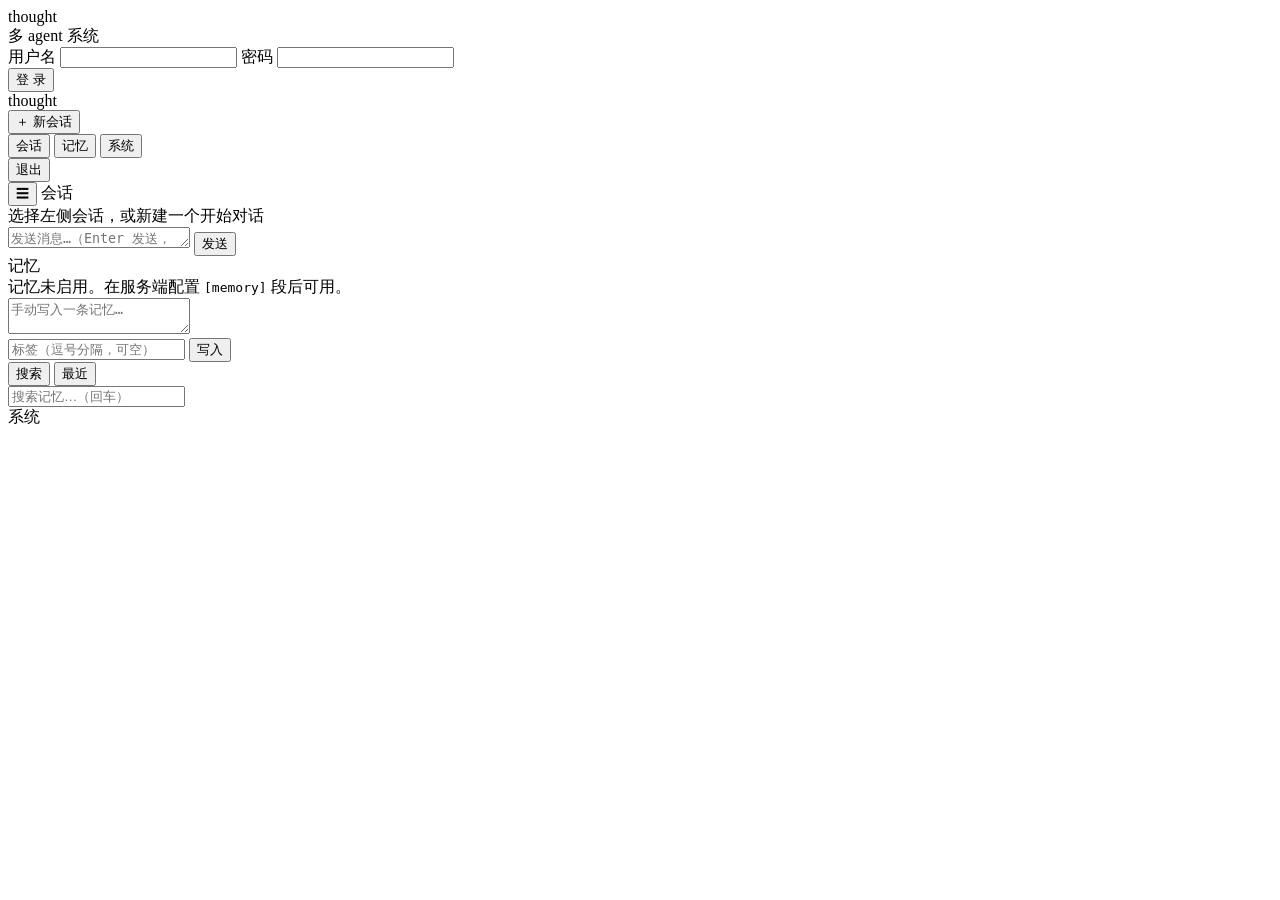
==== web/index.html @ bf244892 "feat(web): 原生 JS 前端，服务器同源托管静态目录 Co-Authored-By: Claude <noreply@anthropic.com>" ====
<!DOCTYPE html>
<html lang="zh-CN">
<head>
<meta charset="UTF-8">
<meta name="viewport" content="width=device-width, initial-scale=1.0">
<title>thought</title>
<link rel="stylesheet" href="/style.css">
<link rel="icon" href="data:,">
</head>
<body>

<!-- 登录视图 -->
<div id="login-view" class="hidden">
  <form id="login-form" class="login-card" autocomplete="off">
    <div class="login-brand">thought</div>
    <div class="login-sub">多 agent 系统</div>
    <label class="field">
      <span>用户名</span>
      <input id="login-username" type="text" required autocomplete="username">
    </label>
    <label class="field">
      <span>密码</span>
      <input id="login-password" type="password" required autocomplete="current-password">
    </label>
    <div id="login-error" class="login-error hidden"></div>
    <button id="login-submit" class="btn-primary" type="submit">登 录</button>
  </form>
</div>

<!-- 应用壳 -->
<div id="app" class="hidden">
  <aside id="sidebar">
    <div class="side-top">
      <div class="brand-row">
        <span class="brand">thought</span>
      </div>
      <button id="btn-new-session" class="btn-primary btn-block">＋ 新会话</button>
      <nav class="side-tabs">
        <button class="tab active" data-view="chat">会话</button>
        <button class="tab" data-view="memory">记忆</button>
        <button class="tab" data-view="system">系统</button>
      </nav>
    </div>
    <div id="session-list" class="session-list"></div>
    <div class="side-foot">
      <div class="user-chip">
        <span class="user-avatar" id="user-avatar"></span>
        <span id="user-name" class="user-name"></span>
        <span id="user-role" class="role-badge"></span>
      </div>
      <button id="btn-logout" class="btn-ghost">退出</button>
    </div>
  </aside>

  <main id="main">
    <!-- 会话视图 -->
    <section id="view-chat" class="view">
      <header class="topbar">
        <button id="btn-sidebar-toggle" class="btn-ghost sidebar-toggle" title="侧栏">☰</button>
        <span id="chat-title" class="chat-title">会话</span>
        <span id="tasks-badge" class="tasks-badge hidden" title="运行中的任务"></span>
        <span class="spacer"></span>
        <span id="conn-dot" class="conn-dot" ></span>
        <span id="conn-text" class="conn-text"></span>
      </header>
      <div id="messages" class="messages">
        <div class="placeholder" id="chat-placeholder">选择左侧会话，或新建一个开始对话</div>
      </div>
      <div class="composer">
        <textarea id="input" rows="1" placeholder="发送消息…（Enter 发送，Shift+Enter 换行）"></textarea>
        <button id="btn-send" class="btn-primary">发送</button>
      </div>
    </section>

    <!-- 记忆视图 -->
    <section id="view-memory" class="view hidden">
      <header class="topbar">
        <span class="chat-title">记忆</span>
      </header>
      <div class="view-body">
        <div id="memory-disabled" class="placeholder hidden">
          记忆未启用。在服务端配置 <code>[memory]</code> 段后可用。
        </div>
        <div id="memory-body">
          <form id="memory-write" class="memory-write">
            <textarea id="memory-content" rows="2" placeholder="手动写入一条记忆…"></textarea>
            <div class="memory-write-row">
              <input id="memory-tags" type="text" placeholder="标签（逗号分隔，可空）">
              <button class="btn-primary" type="submit">写入</button>
            </div>
            <div id="memory-write-msg" class="form-msg hidden"></div>
          </form>
          <div class="memory-tabs">
            <button class="tab active" data-mtab="search">搜索</button>
            <button class="tab" data-mtab="recent">最近</button>
          </div>
          <div id="memory-search-row">
            <input id="memory-q" type="text" placeholder="搜索记忆…（回车）">
          </div>
          <div id="memory-list" class="memory-list"></div>
        </div>
      </div>
    </section>

    <!-- 系统视图 -->
    <section id="view-system" class="view hidden">
      <header class="topbar">
        <span class="chat-title">系统</span>
      </header>
      <div class="view-body" id="system-body"></div>
    </section>
  </main>
</div>

<script type="module" src="/js/app.js"></script>
</body>
</html>
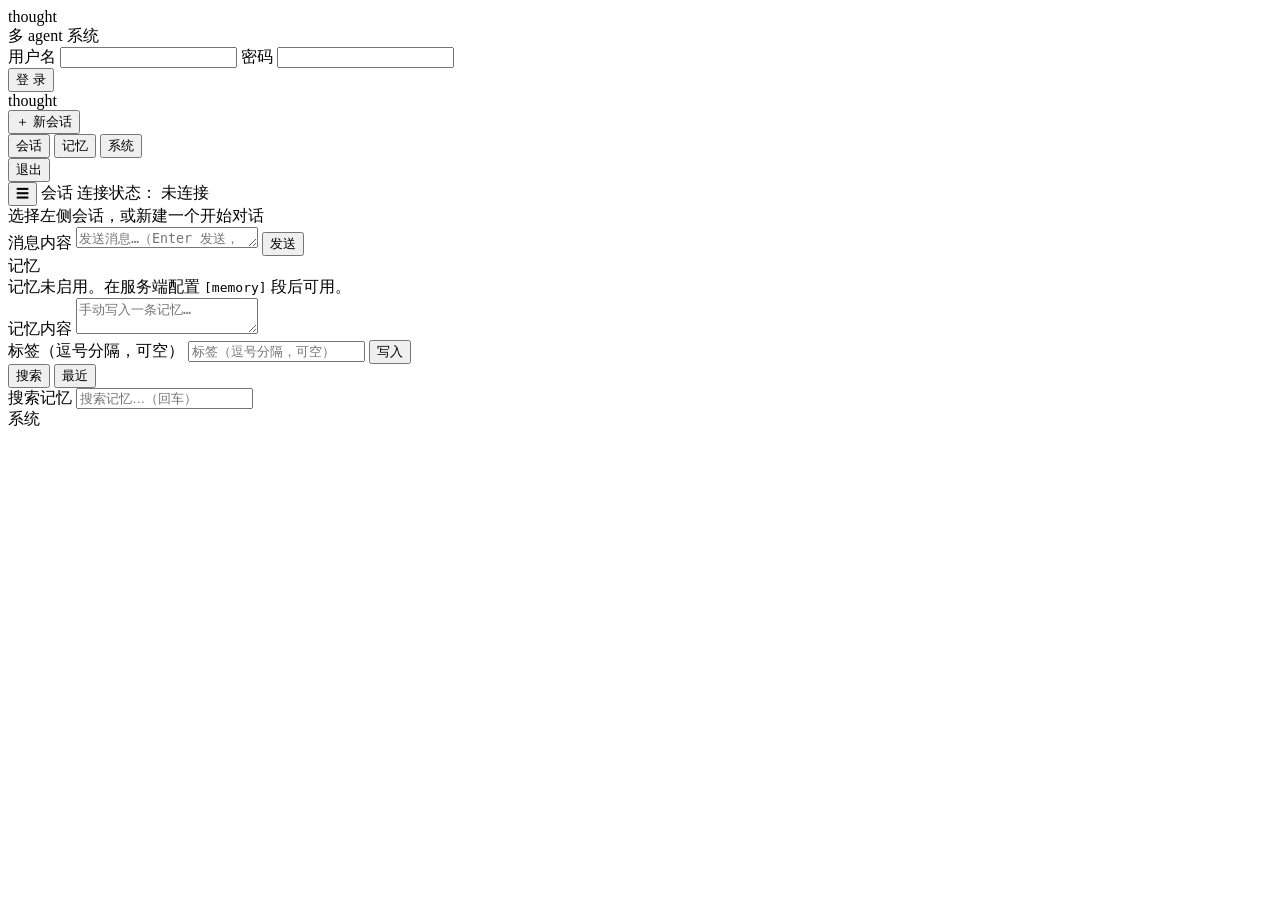
==== commit c8e25150: "refactor: 按职责拆分目录，修复前端审查问题 结构 - model: core/（消息、输出、流式、工具、错误）+ providers/（openai、anthropic、embedding、" ====
--- a/web/index.html
+++ b/web/index.html
@@ -4,7 +4,11 @@
 <meta charset="UTF-8">
 <meta name="viewport" content="width=device-width, initial-scale=1.0">
 <title>thought</title>
-<link rel="stylesheet" href="/style.css">
+<link rel="stylesheet" href="/css/base.css">
+<link rel="stylesheet" href="/css/layout.css">
+<link rel="stylesheet" href="/css/chat.css">
+<link rel="stylesheet" href="/css/markdown.css">
+<link rel="stylesheet" href="/css/views.css">
 <link rel="icon" href="data:,">
 </head>
 <body>
@@ -22,58 +26,65 @@
       <span>密码</span>
       <input id="login-password" type="password" required autocomplete="current-password">
     </label>
-    <div id="login-error" class="login-error hidden"></div>
+    <div id="login-error" class="login-error hidden" role="alert"></div>
     <button id="login-submit" class="btn-primary" type="submit">登 录</button>
   </form>
 </div>
 
 <!-- 应用壳 -->
 <div id="app" class="hidden">
-  <aside id="sidebar">
+  <aside id="sidebar" aria-label="侧栏">
     <div class="side-top">
       <div class="brand-row">
         <span class="brand">thought</span>
       </div>
-      <button id="btn-new-session" class="btn-primary btn-block">＋ 新会话</button>
-      <nav class="side-tabs">
-        <button class="tab active" data-view="chat">会话</button>
-        <button class="tab" data-view="memory">记忆</button>
-        <button class="tab" data-view="system">系统</button>
+      <button id="btn-new-session" class="btn-primary btn-block" type="button">＋ 新会话</button>
+      <nav class="side-tabs" aria-label="视图">
+        <button class="tab active" type="button" data-view="chat" aria-current="page">会话</button>
+        <button class="tab" type="button" data-view="memory">记忆</button>
+        <button class="tab" type="button" data-view="system">系统</button>
       </nav>
     </div>
-    <div id="session-list" class="session-list"></div>
+    <nav id="session-list" class="session-list" aria-label="会话列表"></nav>
     <div class="side-foot">
       <div class="user-chip">
-        <span class="user-avatar" id="user-avatar"></span>
+        <span class="user-avatar" id="user-avatar" aria-hidden="true"></span>
         <span id="user-name" class="user-name"></span>
         <span id="user-role" class="role-badge"></span>
       </div>
-      <button id="btn-logout" class="btn-ghost">退出</button>
+      <button id="btn-logout" class="btn-ghost" type="button">退出</button>
     </div>
   </aside>
 
   <main id="main">
     <!-- 会话视图 -->
-    <section id="view-chat" class="view">
+    <section id="view-chat" class="view" aria-labelledby="chat-title">
       <header class="topbar">
-        <button id="btn-sidebar-toggle" class="btn-ghost sidebar-toggle" title="侧栏">☰</button>
+        <button id="btn-sidebar-toggle" class="btn-ghost sidebar-toggle" type="button" title="侧栏"
+                aria-label="打开/关闭侧栏" aria-controls="sidebar" aria-expanded="false">☰</button>
         <span id="chat-title" class="chat-title">会话</span>
         <span id="tasks-badge" class="tasks-badge hidden" title="运行中的任务"></span>
         <span class="spacer"></span>
-        <span id="conn-dot" class="conn-dot" ></span>
-        <span id="conn-text" class="conn-text"></span>
+        <span class="conn" role="status">
+          <span id="conn-dot" class="conn-dot off" aria-hidden="true"></span>
+          <span class="sr-only">连接状态：</span>
+          <span id="conn-text" class="conn-text">未连接</span>
+        </span>
       </header>
-      <div id="messages" class="messages">
+      <!-- role=log 隐含 polite 播报；流式增量不逐字播报，定型回复走 #sr-announce -->
+      <div id="messages" class="messages" role="log" aria-label="消息" aria-live="off">
         <div class="placeholder" id="chat-placeholder">选择左侧会话，或新建一个开始对话</div>
       </div>
+      <div id="sr-announce" class="sr-only" aria-live="polite" aria-atomic="true"></div>
       <div class="composer">
+        <label for="input" class="sr-only">消息内容</label>
         <textarea id="input" rows="1" placeholder="发送消息…（Enter 发送，Shift+Enter 换行）"></textarea>
-        <button id="btn-send" class="btn-primary">发送</button>
+        <button id="btn-send" class="btn-primary" type="button">发送</button>
       </div>
     </section>
 
     <!-- 记忆视图 -->
-    <section id="view-memory" class="view hidden">
+    <section id="view-memory" class="view hidden" aria-label="记忆">
       <header class="topbar">
         <span class="chat-title">记忆</span>
       </header>
@@ -83,18 +94,21 @@
         </div>
         <div id="memory-body">
           <form id="memory-write" class="memory-write">
+            <label for="memory-content" class="sr-only">记忆内容</label>
             <textarea id="memory-content" rows="2" placeholder="手动写入一条记忆…"></textarea>
             <div class="memory-write-row">
+              <label for="memory-tags" class="sr-only">标签（逗号分隔，可空）</label>
               <input id="memory-tags" type="text" placeholder="标签（逗号分隔，可空）">
               <button class="btn-primary" type="submit">写入</button>
             </div>
-            <div id="memory-write-msg" class="form-msg hidden"></div>
+            <div id="memory-write-msg" class="form-msg hidden" role="status"></div>
           </form>
-          <div class="memory-tabs">
-            <button class="tab active" data-mtab="search">搜索</button>
-            <button class="tab" data-mtab="recent">最近</button>
+          <div class="memory-tabs" role="group" aria-label="记忆列表">
+            <button class="tab active" type="button" data-mtab="search" aria-pressed="true">搜索</button>
+            <button class="tab" type="button" data-mtab="recent" aria-pressed="false">最近</button>
           </div>
           <div id="memory-search-row">
+            <label for="memory-q" class="sr-only">搜索记忆</label>
             <input id="memory-q" type="text" placeholder="搜索记忆…（回车）">
           </div>
           <div id="memory-list" class="memory-list"></div>
@@ -103,7 +117,7 @@
     </section>
 
     <!-- 系统视图 -->
-    <section id="view-system" class="view hidden">
+    <section id="view-system" class="view hidden" aria-label="系统">
       <header class="topbar">
         <span class="chat-title">系统</span>
       </header>
@@ -112,6 +126,9 @@
   </main>
 </div>
 
-<script type="module" src="/js/app.js"></script>
+<!-- 全局提示条 -->
+<div id="toasts" class="toasts"></div>
+
+<script type="module" src="/js/main.js"></script>
 </body>
 </html>
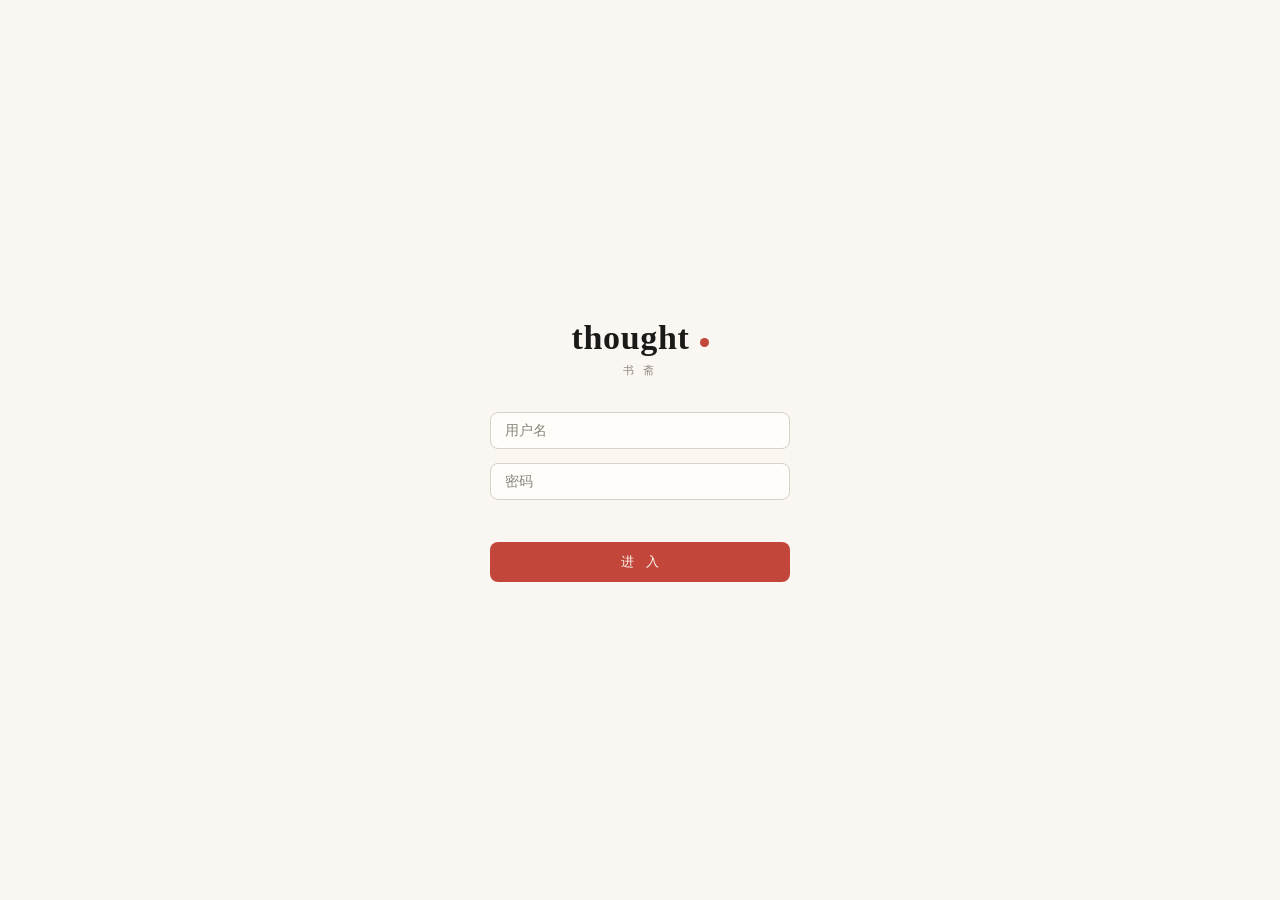
==== commit 57e7e51b: "feat(web): 三页面新前端（对话/任务/设置）与后端接口契约 由前端协作者完成：书斋风对话页、深色任务页、设置页；design/ 下为设计稿与 backend-api.md（任务注册表、配置读" ====
--- a/web/index.html
+++ b/web/index.html
@@ -4,131 +4,372 @@
 <meta charset="UTF-8">
 <meta name="viewport" content="width=device-width, initial-scale=1.0">
 <title>thought</title>
-<link rel="stylesheet" href="/css/base.css">
-<link rel="stylesheet" href="/css/layout.css">
-<link rel="stylesheet" href="/css/chat.css">
-<link rel="stylesheet" href="/css/markdown.css">
-<link rel="stylesheet" href="/css/views.css">
-<link rel="icon" href="data:,">
+<link rel="stylesheet" href="css/base.css">
+<link rel="stylesheet" href="css/home.css">
+<link rel="stylesheet" href="css/tasks.css">
+<link rel="stylesheet" href="css/settings.css">
 </head>
 <body>
 
-<!-- 登录视图 -->
-<div id="login-view" class="hidden">
-  <form id="login-form" class="login-card" autocomplete="off">
-    <div class="login-brand">thought</div>
-    <div class="login-sub">多 agent 系统</div>
-    <label class="field">
-      <span>用户名</span>
-      <input id="login-username" type="text" required autocomplete="username">
-    </label>
-    <label class="field">
-      <span>密码</span>
-      <input id="login-password" type="password" required autocomplete="current-password">
-    </label>
-    <div id="login-error" class="login-error hidden" role="alert"></div>
-    <button id="login-submit" class="btn-primary" type="submit">登 录</button>
+<!-- 登录页：进入应用前的一层（书斋风格） -->
+<div class="login" id="login" hidden>
+  <form class="login-box" id="login-form">
+    <div class="login-brand">
+      <span class="name">thought</span>
+      <span class="seal"></span>
+    </div>
+    <div class="login-sub">书 斋</div>
+    <div class="login-field"><input type="text" id="login-user" autocomplete="username" placeholder="用户名" required></div>
+    <div class="login-field"><input type="password" id="login-pass" autocomplete="current-password" placeholder="密码" required></div>
+    <div class="login-err" id="login-err"></div>
+    <button type="submit" class="login-btn" id="login-btn">进 入</button>
   </form>
 </div>
 
-<!-- 应用壳 -->
-<div id="app" class="hidden">
-  <aside id="sidebar" aria-label="侧栏">
-    <div class="side-top">
-      <div class="brand-row">
-        <span class="brand">thought</span>
-      </div>
-      <button id="btn-new-session" class="btn-primary btn-block" type="button">＋ 新会话</button>
-      <nav class="side-tabs" aria-label="视图">
-        <button class="tab active" type="button" data-view="chat" aria-current="page">会话</button>
-        <button class="tab" type="button" data-view="memory">记忆</button>
-        <button class="tab" type="button" data-view="system">系统</button>
-      </nav>
-    </div>
-    <nav id="session-list" class="session-list" aria-label="会话列表"></nav>
-    <div class="side-foot">
-      <div class="user-chip">
-        <span class="user-avatar" id="user-avatar" aria-hidden="true"></span>
-        <span id="user-name" class="user-name"></span>
-        <span id="user-role" class="role-badge"></span>
-      </div>
-      <button id="btn-logout" class="btn-ghost" type="button">退出</button>
-    </div>
-  </aside>
-
-  <main id="main">
-    <!-- 会话视图 -->
-    <section id="view-chat" class="view" aria-labelledby="chat-title">
-      <header class="topbar">
-        <button id="btn-sidebar-toggle" class="btn-ghost sidebar-toggle" type="button" title="侧栏"
-                aria-label="打开/关闭侧栏" aria-controls="sidebar" aria-expanded="false">☰</button>
-        <span id="chat-title" class="chat-title">会话</span>
-        <span id="tasks-badge" class="tasks-badge hidden" title="运行中的任务"></span>
-        <span class="spacer"></span>
-        <span class="conn" role="status">
-          <span id="conn-dot" class="conn-dot off" aria-hidden="true"></span>
-          <span class="sr-only">连接状态：</span>
-          <span id="conn-text" class="conn-text">未连接</span>
-        </span>
+<div class="app" id="app">
+
+  <!-- 统一深色导航 rail：三个页面共用，切换时保持静止 -->
+  <nav class="rail" id="rail">
+    <span class="rail-ind" id="rail-ind"></span>
+    <div class="rail-item" data-page="home">
+      <svg width="16" height="16" viewBox="0 0 24 24" fill="none" stroke="currentColor" stroke-width="1.6" stroke-linecap="round" stroke-linejoin="round">
+        <path d="M21 11.5a8.5 8.5 0 0 1-8.5 8.5c-1.4 0-2.8-.3-4-.9L3 21l1.9-5.5a8.5 8.5 0 1 1 16.1-4z"/>
+      </svg>
+      对话
+    </div>
+    <div class="rail-item" data-page="tasks">
+      <span class="ping" id="tasks-ping" hidden></span>
+      <svg width="16" height="16" viewBox="0 0 24 24" fill="none" stroke="currentColor" stroke-width="1.6" stroke-linecap="round" stroke-linejoin="round">
+        <path d="M9 6h11M9 12h11M9 18h11"/>
+        <path d="M4 5.5l1.2 1.2L7.5 4.5M4 11.5l1.2 1.2 2.3-2.2M4 17.5l1.2 1.2 2.3-2.2"/>
+      </svg>
+      任务
+    </div>
+    <div class="rail-item" data-page="settings">
+      <svg width="16" height="16" viewBox="0 0 24 24" fill="none" stroke="currentColor" stroke-width="1.6" stroke-linecap="round" stroke-linejoin="round">
+        <path d="M4 8h9M17 8h3M4 16h3M11 16h9"/>
+        <circle cx="15" cy="8" r="2"/>
+        <circle cx="9" cy="16" r="2"/>
+      </svg>
+      设置
+    </div>
+  </nav>
+
+  <!-- 舞台：三个页面堆叠在同一布局里，幕帘只扫过这里 -->
+  <div class="stage" id="stage">
+
+  <!-- ================= 主页 · 对话（浅色书斋） ================= -->
+  <section class="page page-home" data-page="home">
+
+    <!-- 会话侧栏 -->
+    <aside>
+      <div class="brand">
+        <span class="name">thought</span>
+        <span class="seal"></span>
+      </div>
+
+      <div class="side-label">会话<button class="new-session" id="new-session" type="button">+ 新会话</button></div>
+      <nav class="sessions" id="sessions"></nav>
+
+      <div class="side-foot">
+        <div class="side-entry" id="memory-entry">
+          <svg width="15" height="15" viewBox="0 0 24 24" fill="none" stroke="currentColor" stroke-width="1.6">
+            <path d="M4 5a2 2 0 0 1 2-2h12a2 2 0 0 1 2 2v14a2 2 0 0 1-2 2H6a2 2 0 0 1-2-2V5z"/>
+            <path d="M8 8h8M8 12h8M8 16h5"/>
+          </svg>
+          记忆
+          <span class="meta" id="memory-count"></span>
+          <div class="pop" id="memory-pop">
+            <div class="pop-title" id="memory-pop-title">最近记忆</div>
+            <input class="mem-search" id="memory-search" type="text" placeholder="搜索记忆……">
+            <div id="memory-list"></div>
+          </div>
+        </div>
+        <div class="side-user">
+          <span class="avatar" id="user-avatar"></span>
+          <span id="user-name"></span>
+          <button class="logout" id="logout" type="button">退出</button>
+        </div>
+      </div>
+    </aside>
+
+    <!-- 主区 -->
+    <main>
+      <header>
+        <div class="conv-title" id="conv-title">thought<span class="conv-sub" id="conv-sub"></span></div>
       </header>
-      <!-- role=log 隐含 polite 播报；流式增量不逐字播报，定型回复走 #sr-announce -->
-      <div id="messages" class="messages" role="log" aria-label="消息" aria-live="off">
-        <div class="placeholder" id="chat-placeholder">选择左侧会话，或新建一个开始对话</div>
-      </div>
-      <div id="sr-announce" class="sr-only" aria-live="polite" aria-atomic="true"></div>
-      <div class="composer">
-        <label for="input" class="sr-only">消息内容</label>
-        <textarea id="input" rows="1" placeholder="发送消息…（Enter 发送，Shift+Enter 换行）"></textarea>
-        <button id="btn-send" class="btn-primary" type="button">发送</button>
-      </div>
-    </section>
-
-    <!-- 记忆视图 -->
-    <section id="view-memory" class="view hidden" aria-label="记忆">
-      <header class="topbar">
-        <span class="chat-title">记忆</span>
-      </header>
-      <div class="view-body">
-        <div id="memory-disabled" class="placeholder hidden">
-          记忆未启用。在服务端配置 <code>[memory]</code> 段后可用。
-        </div>
-        <div id="memory-body">
-          <form id="memory-write" class="memory-write">
-            <label for="memory-content" class="sr-only">记忆内容</label>
-            <textarea id="memory-content" rows="2" placeholder="手动写入一条记忆…"></textarea>
-            <div class="memory-write-row">
-              <label for="memory-tags" class="sr-only">标签（逗号分隔，可空）</label>
-              <input id="memory-tags" type="text" placeholder="标签（逗号分隔，可空）">
-              <button class="btn-primary" type="submit">写入</button>
-            </div>
-            <div id="memory-write-msg" class="form-msg hidden" role="status"></div>
-          </form>
-          <div class="memory-tabs" role="group" aria-label="记忆列表">
-            <button class="tab active" type="button" data-mtab="search" aria-pressed="true">搜索</button>
-            <button class="tab" type="button" data-mtab="recent" aria-pressed="false">最近</button>
+
+      <div class="scroll" id="home-scroll">
+        <div class="column" id="home-column"></div>
+      </div>
+
+      <footer>
+        <div class="composer">
+          <div class="box">
+            <textarea id="composer-input" rows="1" placeholder="继续这个话题……"></textarea>
           </div>
-          <div id="memory-search-row">
-            <label for="memory-q" class="sr-only">搜索记忆</label>
-            <input id="memory-q" type="text" placeholder="搜索记忆…（回车）">
+          <div class="send" id="composer-send">
+            <svg width="15" height="15" viewBox="0 0 24 24" fill="none" stroke="#faf7f2" stroke-width="2" stroke-linecap="round" stroke-linejoin="round">
+              <path d="M22 2 11 13M22 2l-7 20-4-9-9-4 20-7z"/>
+            </svg>
           </div>
-          <div id="memory-list" class="memory-list"></div>
-        </div>
-      </div>
-    </section>
-
-    <!-- 系统视图 -->
-    <section id="view-system" class="view hidden" aria-label="系统">
-      <header class="topbar">
-        <span class="chat-title">系统</span>
-      </header>
-      <div class="view-body" id="system-body"></div>
-    </section>
-  </main>
-</div>
-
-<!-- 全局提示条 -->
-<div id="toasts" class="toasts"></div>
-
-<script type="module" src="/js/main.js"></script>
+        </div>
+        <div class="composer-hint">回车发送 · Shift + 回车换行</div>
+      </footer>
+    </main>
+  </section>
+
+  <!-- ================= 任务页（深色机房） ================= -->
+  <section class="page page-tasks" data-page="tasks">
+
+    <!-- 顶部系统状态带 -->
+    <div class="statusbar">
+      <span class="sb-title">任务</span>
+      <span class="sb-overview" id="sb-overview"></span>
+      <div class="sb-workers" id="sb-workers"></div>
+    </div>
+
+    <!-- 主区 -->
+    <div class="main">
+
+      <!-- 任务列表栏 -->
+      <div class="list">
+        <div class="tabs" id="task-tabs">
+          <div class="tab active" data-filter="all">全部<span class="n">0</span></div>
+          <div class="tab" data-filter="running">进行中<span class="n">0</span></div>
+          <div class="tab" data-filter="done">已完成<span class="n">0</span></div>
+          <div class="tab" data-filter="failed">失败<span class="n">0</span></div>
+        </div>
+
+        <div class="tasks" id="task-list"></div>
+
+        <div class="list-foot">
+          <span>历史任务暂存于本次会话 · 持久化待后端任务注册表</span>
+        </div>
+      </div>
+
+      <!-- 详情主区 -->
+      <div class="detail" id="task-detail">
+        <div class="detail-empty">选择左侧任务查看详情</div>
+      </div>
+    </div>
+  </section>
+
+  <!-- ================= 设置页（深色机房） ================= -->
+  <section class="page page-settings" data-page="settings">
+    <div class="scroll">
+      <div class="column">
+
+        <div class="page-head">
+          <div class="page-title">设置<span class="path">thought.toml</span></div>
+          <button class="save-btn" id="save-btn" disabled title="配置写回 API 待后端实现（PUT /api/config）">保存</button>
+        </div>
+        <div class="head-note">部分修改需重启后生效</div>
+
+        <div class="view-tabs">
+          <button class="view-tab active" id="tab-form" type="button">表单</button>
+          <button class="view-tab" id="tab-toml" type="button">原始 TOML</button>
+        </div>
+
+        <div id="form-view">
+
+          <!-- 服务：无数据源，骨架占位 -->
+          <section class="card">
+            <div class="card-head">
+              <span class="card-title">服务</span>
+              <span class="card-tag">[http]</span>
+              <span class="right pending-note">配置 API 待后端实现</span>
+            </div>
+            <div class="fields">
+              <div class="field">
+                <label>监听地址<span class="key">bind</span></label>
+                <input type="text" class="placeholder" placeholder="—" disabled>
+              </div>
+              <div class="field">
+                <label>静态前端目录<span class="key">web_dir</span></label>
+                <input type="text" class="placeholder" placeholder="—" disabled>
+                <div class="hint">相对进程工作目录，同源托管在 /</div>
+              </div>
+            </div>
+          </section>
+
+          <!-- 认证：无数据源，骨架占位 -->
+          <section class="card">
+            <div class="card-head">
+              <span class="card-title">认证</span>
+              <span class="card-tag">[auth]</span>
+              <span class="right pending-note">配置 API 待后端实现</span>
+            </div>
+            <div class="fields">
+              <div class="field">
+                <label>JWT 密钥<span class="key">jwt_secret_env</span></label>
+                <div class="env-input placeholder">
+                  <span class="env-name">—</span>
+                  <span class="lock">
+                    <svg width="11" height="11" viewBox="0 0 24 24" fill="none" stroke="currentColor" stroke-width="1.8">
+                      <rect x="4" y="11" width="16" height="10" rx="2"/>
+                      <path d="M8 11V7a4 4 0 0 1 8 0v4"/>
+                    </svg>
+                  </span>
+                </div>
+                <div class="hint">至少 32 字节，如 openssl rand -hex 32</div>
+              </div>
+              <div class="field">
+                <label>令牌有效期（秒）<span class="key">token_ttl_secs</span></label>
+                <input type="text" class="placeholder" placeholder="—" disabled>
+              </div>
+              <div class="field">
+                <label>初始管理员<span class="key">bootstrap_admin.username</span></label>
+                <input type="text" class="placeholder" placeholder="—" disabled>
+                <div class="hint">首次启动且无用户时创建</div>
+              </div>
+              <div class="field">
+                <label>管理员密码<span class="key">bootstrap_admin.password_env</span></label>
+                <div class="env-input placeholder">
+                  <span class="env-name">—</span>
+                  <span class="lock">
+                    <svg width="11" height="11" viewBox="0 0 24 24" fill="none" stroke="currentColor" stroke-width="1.8">
+                      <rect x="4" y="11" width="16" height="10" rx="2"/>
+                      <path d="M8 11V7a4 4 0 0 1 8 0v4"/>
+                    </svg>
+                  </span>
+                </div>
+              </div>
+            </div>
+            <div class="env-note">
+              <svg width="11" height="11" viewBox="0 0 24 24" fill="none" stroke="currentColor" stroke-width="1.6">
+                <circle cx="12" cy="12" r="9"/>
+                <path d="M12 8v5M12 16h.01"/>
+              </svg>
+              密钥通过环境变量注入，不会写入配置文件或界面
+            </div>
+          </section>
+
+          <!-- 存储：无数据源，骨架占位 -->
+          <section class="card">
+            <div class="card-head">
+              <span class="card-title">存储</span>
+              <span class="card-tag">[storage]</span>
+              <span class="right pending-note">配置 API 待后端实现</span>
+            </div>
+            <div class="fields">
+              <div class="field span2">
+                <label>数据端点<span class="key">endpoint</span></label>
+                <input type="text" class="placeholder" placeholder="—" disabled>
+              </div>
+              <div class="field">
+                <label>命名空间<span class="key">namespace</span></label>
+                <input type="text" class="placeholder" placeholder="—" disabled>
+              </div>
+              <div class="field">
+                <label>数据库<span class="key">database</span></label>
+                <input type="text" class="placeholder" placeholder="—" disabled>
+              </div>
+            </div>
+          </section>
+
+          <!-- 模型池：真实数据（GET /api/models，admin） -->
+          <section class="card" id="card-models">
+            <div class="card-head">
+              <span class="card-title">模型池</span>
+              <span class="card-tag">[models.*]</span>
+              <span class="right pending-note">只读 · 写回待配置 API</span>
+            </div>
+            <div id="models-body"><div class="card-note">加载中……</div></div>
+          </section>
+
+          <!-- 记忆：无数据源，骨架占位 -->
+          <section class="card">
+            <div class="card-head">
+              <span class="card-title">记忆</span>
+              <span class="card-tag">[memory]</span>
+              <span class="right pending-note">配置 API 待后端实现</span>
+            </div>
+            <div class="fields">
+              <div class="field">
+                <label>命名空间<span class="key">namespace</span></label>
+                <input type="text" class="placeholder" placeholder="—" disabled>
+              </div>
+              <div class="field">
+                <label>数据库<span class="key">database</span></label>
+                <input type="text" class="placeholder" placeholder="—" disabled>
+              </div>
+              <div class="field">
+                <label>向量维度<span class="key">embedding_dimension</span></label>
+                <input type="text" class="placeholder" placeholder="—" disabled>
+              </div>
+              <div class="field">
+                <label>三元组抽取模型<span class="key">extractor_model</span></label>
+                <input type="text" class="placeholder" placeholder="—" disabled>
+              </div>
+              <div class="field">
+                <label>半衰期（小时）<span class="key">half_life_hours</span></label>
+                <input type="text" class="placeholder" placeholder="—" disabled>
+                <div class="hint">记忆随时间衰减，检索时按新鲜度加权</div>
+              </div>
+              <div class="field">
+                <label>&nbsp;</label>
+                <div class="switch-row">
+                  <span class="switch readonly"></span>
+                  <span class="sw-label">每用户独立记忆空间</span>
+                  <span class="sw-key">per_user</span>
+                </div>
+                <div class="switch-row mt8">
+                  <span class="switch readonly"></span>
+                  <span class="sw-label">自动写入用户消息</span>
+                  <span class="sw-key">save_user_messages</span>
+                </div>
+              </div>
+            </div>
+          </section>
+
+          <!-- Agent：真实数据（GET /api/agents） -->
+          <section class="card" id="card-agent">
+            <div class="card-head">
+              <span class="card-title">Agent</span>
+              <span class="card-tag">[agent.*]</span>
+              <span class="right pending-note">只读 · 写回待配置 API</span>
+            </div>
+            <div id="agent-body"><div class="card-note">加载中……</div></div>
+
+            <div class="card-head limits-head">
+              <span class="card-title limits-title">限额</span>
+              <span class="card-tag">[agent.limits]</span>
+              <span class="right pending-note">配置 API 待后端实现</span>
+            </div>
+            <div class="limits">
+              <div class="field">
+                <label>最大并发<span class="key">max_concurrent_tasks</span></label>
+                <input type="text" class="placeholder" placeholder="—" disabled>
+              </div>
+              <div class="field">
+                <label>子 agent 轮数<span class="key">subagent_max_turns</span></label>
+                <input type="text" class="placeholder" placeholder="—" disabled>
+              </div>
+              <div class="field">
+                <label>输出字符上限<span class="key">max_tool_output_chars</span></label>
+                <input type="text" class="placeholder" placeholder="—" disabled>
+              </div>
+            </div>
+          </section>
+
+        </div>
+
+        <!-- 原始 TOML 视图 -->
+        <div class="toml-view" id="toml-view">
+          <div class="toml-pre" id="toml-pre"></div>
+        </div>
+
+      </div>
+    </div>
+  </section>
+
+  <!-- 幕帘：只在切换时扫过内容区，不覆盖 rail -->
+  <div class="curtain" id="curtain"><span class="edge l"></span><span class="edge r"></span></div>
+
+  </div><!-- /stage -->
+</div><!-- /app -->
+
+<script type="module" src="js/main.js"></script>
 </body>
 </html>
--- a/web/css/base.css
+++ b/web/css/base.css
@@ -0,0 +1,210 @@
+/* ================================================================
+   base：共享 shell —— :root token、布局骨架、统一深色 rail、幕帘、登录页
+   视觉取自 design/app.html（共享 shell 部分）
+   ================================================================ */
+:root {
+  --mono: "SF Mono", Menlo, Consolas, "Courier New", monospace;
+  /* rail：贯穿两个世界的恒定系统金属边框 */
+  --rail-bg: #0a0c0f;
+  --rail-line: #23272e;
+  --rail-faint: #5c6169;
+  --rail-sub: #8a8f98;
+  --rail-accent: #e0574a;
+  /* 幕帘：比目标页更深的纯色 */
+  --curtain-bg: #08090c;
+  --curtain-edge: #e0574a;
+}
+
+* { margin: 0; padding: 0; box-sizing: border-box; }
+
+html, body {
+  height: 100%;
+  overflow: hidden;
+  background: #0d0f12;
+}
+
+.app {
+  display: grid;
+  grid-template-columns: 56px 1fr;
+  height: 100vh;
+}
+
+/* ---------- 统一深色导航 rail（切换时保持静止） ---------- */
+.rail {
+  background: var(--rail-bg);
+  border-right: 1px solid var(--rail-line);
+  display: flex;
+  flex-direction: column;
+  padding-top: 14px;
+  position: relative;
+  z-index: 20;
+  font-family: -apple-system, "Inter", "Segoe UI", "PingFang SC", "Microsoft YaHei", sans-serif;
+}
+.rail-item {
+  position: relative;
+  display: flex;
+  flex-direction: column;
+  align-items: center;
+  gap: 5px;
+  padding: 11px 0 9px;
+  color: var(--rail-faint);
+  cursor: pointer;
+  font-size: 9.5px;
+  letter-spacing: 0.16em;
+  user-select: none;
+}
+.rail-item svg { opacity: 0.85; }
+.rail-item:hover { color: var(--rail-sub); }
+.rail-item.active { color: var(--rail-accent); }
+.rail-item.active svg { opacity: 1; }
+/* 当前页指示条：唯一在切换时滑动的 rail 元素 */
+.rail-ind {
+  position: absolute;
+  left: 0; top: 0;
+  width: 2px;
+  background: var(--rail-accent);
+  transition: transform 0.35s cubic-bezier(0.4, 0, 0.2, 1), height 0.35s cubic-bezier(0.4, 0, 0.2, 1);
+}
+.rail-ind.instant { transition: none; }
+.rail-item .ping {
+  position: absolute;
+  top: 8px; right: 13px;
+  width: 5px; height: 5px;
+  border-radius: 50%;
+  background: var(--rail-accent);
+  animation: breathe 2.2s ease-in-out infinite;
+}
+.rail-item .ping[hidden] { display: none; }
+@keyframes breathe {
+  0%, 100% { opacity: 1; box-shadow: 0 0 0 0 rgba(224, 87, 74, 0.4); }
+  50% { opacity: 0.5; box-shadow: 0 0 0 5px rgba(224, 87, 74, 0); }
+}
+
+/* ---------- 舞台：三个页面堆叠 ---------- */
+.stage {
+  position: relative;
+  overflow: hidden;
+  min-width: 0;
+}
+.page {
+  position: absolute;
+  inset: 0;
+  visibility: hidden;
+  opacity: 0;
+}
+.page.active { visibility: visible; opacity: 1; }
+/* 过渡期间两页同时挂载：旧页在上淡出，新页在下 */
+body.switching .page.t-out,
+body.frozen .page.t-out { visibility: visible; z-index: 2; }
+body.switching .page.t-in,
+body.frozen .page.t-in { visibility: visible; z-index: 1; }
+
+/* ---------- 幕帘：扫过内容区（不覆盖 rail） ---------- */
+.curtain {
+  position: absolute;
+  inset: 0;
+  background: var(--curtain-bg);
+  z-index: 10;
+  transform: translateX(-102%);
+  visibility: hidden;
+}
+body.switching .curtain,
+body.frozen .curtain { visibility: visible; }
+.curtain .edge {
+  position: absolute;
+  top: 0; bottom: 0;
+  width: 1px;
+  background: var(--curtain-edge);
+  opacity: 0;
+}
+.curtain .edge.l { left: 0; }
+.curtain .edge.r { right: 0; }
+
+@media (prefers-reduced-motion: reduce) {
+  .rail-ind { transition: none; }
+  .rail-item .ping { animation: none; }
+}
+
+/* ================================================================
+   登录页：进入应用前的一层，书斋风格（与对话页同一套纸墨 token）
+   ================================================================ */
+.login {
+  position: fixed;
+  inset: 0;
+  z-index: 100;
+  background: #faf7f2;
+  color: #1a1a18;
+  display: flex;
+  align-items: center;
+  justify-content: center;
+  font-family: -apple-system, "PingFang SC", "Hiragino Sans GB", "Microsoft YaHei", "Segoe UI", sans-serif;
+}
+.login[hidden] { display: none; }
+.login-box { width: 300px; }
+.login-brand {
+  display: flex;
+  align-items: baseline;
+  justify-content: center;
+  gap: 10px;
+  margin-bottom: 6px;
+}
+.login-brand .name {
+  font-family: Georgia, "Songti SC", "Noto Serif CJK SC", "SimSun", serif;
+  font-size: 34px;
+  font-weight: 600;
+  letter-spacing: 0.02em;
+}
+.login-brand .seal {
+  width: 9px; height: 9px;
+  background: #c2473a;
+  border-radius: 50%;
+  transform: translateY(-2px);
+}
+.login-sub {
+  text-align: center;
+  font-size: 11px;
+  letter-spacing: 0.28em;
+  color: #8a857b;
+  margin-bottom: 34px;
+}
+.login-field { margin-bottom: 14px; }
+.login-field input {
+  width: 100%;
+  border: 1px solid #d8d1c5;
+  border-radius: 8px;
+  background: #fffdf9;
+  font-size: 13.5px;
+  font-family: inherit;
+  color: #1a1a18;
+  padding: 10px 14px;
+  outline: none;
+  transition: border-color 0.15s ease, box-shadow 0.15s ease;
+}
+.login-field input::placeholder { color: #8a857b; }
+.login-field input:focus {
+  border-color: #c2473a;
+  box-shadow: 0 0 0 3px rgba(194, 71, 58, 0.08);
+}
+.login-err {
+  min-height: 18px;
+  font-size: 12px;
+  color: #c2473a;
+  margin: 2px 0 10px;
+  letter-spacing: 0.02em;
+}
+.login-btn {
+  width: 100%;
+  border: none;
+  border-radius: 8px;
+  background: #c2473a;
+  color: #faf7f2;
+  font-size: 13px;
+  font-family: inherit;
+  letter-spacing: 0.3em;
+  padding: 11px 0 11px 0.3em;
+  cursor: pointer;
+  transition: filter 0.15s ease;
+}
+.login-btn:hover { filter: brightness(1.08); }
+.login-btn:disabled { opacity: 0.6; cursor: default; }
+.login ::selection { background: rgba(194, 71, 58, 0.15); }
--- a/web/css/home.css
+++ b/web/css/home.css
@@ -0,0 +1,635 @@
+/* ================================================================
+   home：对话页（浅色书斋）
+   主体逐像素取自 design/app.html 的 .page-home 部分；
+   真实数据需要的增量样式集中在文件末尾「数据接线增量」一节。
+   ================================================================ */
+.page-home {
+  --paper: #faf7f2;
+  --paper-deep: #f4efe7;
+  --ink: #1a1a18;
+  --ink-soft: #55524b;
+  --ink-faint: #8a857b;
+  --hairline: #e5e0d8;
+  --hairline-strong: #d8d1c5;
+  --accent: #c2473a;
+  --accent-soft: rgba(194, 71, 58, 0.08);
+  --code-bg: #f1ece3;
+  --serif: Georgia, "Songti SC", "Noto Serif CJK SC", "SimSun", serif;
+  --sans: -apple-system, "PingFang SC", "Hiragino Sans GB", "Microsoft YaHei", "Segoe UI", sans-serif;
+  background: var(--paper);
+  color: var(--ink);
+  font-family: var(--sans);
+  font-size: 14.5px;
+  line-height: 1.65;
+  display: grid;
+  grid-template-columns: 264px 1fr;
+}
+
+/* ---------- 会话侧栏 ---------- */
+.page-home aside {
+  border-right: 1px solid var(--hairline);
+  background: var(--paper);
+  display: flex;
+  flex-direction: column;
+  padding: 26px 0 0;
+  min-height: 0;
+}
+
+.page-home .brand {
+  display: flex;
+  align-items: baseline;
+  gap: 10px;
+  padding: 0 28px 24px;
+  border-bottom: 1px solid var(--hairline);
+}
+.page-home .brand .name {
+  font-family: var(--serif);
+  font-size: 22px;
+  font-weight: 600;
+  letter-spacing: 0.02em;
+}
+.page-home .brand .seal {
+  width: 8px; height: 8px;
+  background: var(--accent);
+  border-radius: 50%;
+  transform: translateY(-1px);
+}
+
+.page-home .side-label {
+  font-size: 10.5px;
+  letter-spacing: 0.22em;
+  color: var(--ink-faint);
+  padding: 20px 28px 8px;
+  text-transform: uppercase;
+}
+
+.page-home .sessions { flex: 1; overflow-y: auto; padding: 0 14px; }
+
+.page-home .session {
+  padding: 10px 14px;
+  border-radius: 6px;
+  cursor: pointer;
+  position: relative;
+  margin-bottom: 2px;
+}
+.page-home .session .t {
+  font-size: 13.5px;
+  color: var(--ink-soft);
+  white-space: nowrap;
+  overflow: hidden;
+  text-overflow: ellipsis;
+}
+.page-home .session.active { background: var(--paper-deep); }
+.page-home .session.active .t { color: var(--ink); font-weight: 500; }
+.page-home .session.active::before {
+  content: "";
+  position: absolute;
+  left: 0; top: 11px; bottom: 11px;
+  width: 2px;
+  background: var(--accent);
+  border-radius: 1px;
+}
+.page-home .session:not(.active):hover { background: rgba(244, 239, 231, 0.55); }
+
+/* 侧栏底部入口 */
+.page-home .side-foot {
+  border-top: 1px solid var(--hairline);
+  padding: 12px 14px 16px;
+}
+.page-home .side-entry {
+  display: flex;
+  align-items: center;
+  gap: 11px;
+  padding: 8px 14px;
+  border-radius: 6px;
+  cursor: pointer;
+  color: var(--ink-soft);
+  font-size: 13px;
+  position: relative;
+}
+.page-home .side-entry:hover { background: var(--paper-deep); color: var(--ink); }
+.page-home .side-entry svg { flex: none; opacity: 0.75; }
+.page-home .side-entry .meta {
+  margin-left: auto;
+  font-size: 11px;
+  color: var(--ink-faint);
+  font-variant-numeric: tabular-nums;
+}
+
+/* 悬浮卡片：记忆 */
+.page-home .pop {
+  display: none;
+  position: absolute;
+  left: 0; right: auto; bottom: calc(100% + 6px);
+  width: max-content;
+  max-width: 300px;
+  background: #fffdf9;
+  border: 1px solid var(--hairline-strong);
+  border-radius: 10px;
+  padding: 12px 16px 10px;
+  box-shadow: 0 10px 30px rgba(26, 26, 24, 0.10);
+  z-index: 30;
+  cursor: default;
+}
+.page-home .side-entry:hover .pop,
+.page-home .side-entry.pin .pop { display: block; }
+.page-home .pop .pop-title {
+  font-size: 10px;
+  letter-spacing: 0.22em;
+  color: var(--ink-faint);
+  margin-bottom: 8px;
+}
+.page-home .pop .mem {
+  font-size: 12px;
+  color: var(--ink-soft);
+  padding: 6px 0;
+  border-bottom: 1px dashed var(--hairline);
+  display: flex;
+  align-items: baseline;
+  gap: 14px;
+}
+.page-home .pop .mem:last-child { border-bottom: none; }
+.page-home .pop .mem .txt { flex: 1; }
+.page-home .pop .mem .score {
+  font-family: var(--mono);
+  font-size: 10.5px;
+  color: var(--accent);
+  flex: none;
+}
+
+/* ---------- 主区 ---------- */
+.page-home main {
+  display: flex;
+  flex-direction: column;
+  position: relative;
+  overflow: hidden;
+}
+
+/* 顶栏：会话题 */
+.page-home header {
+  padding: 14px 0 0;
+  text-align: center;
+  position: relative;
+}
+.page-home .conv-title {
+  font-family: var(--serif);
+  font-size: 18px;
+  font-weight: 600;
+  letter-spacing: 0.01em;
+}
+.page-home .conv-sub {
+  font-family: var(--sans);
+  margin-left: 14px;
+  font-size: 11px;
+  font-weight: 400;
+  color: var(--ink-faint);
+  letter-spacing: 0.06em;
+}
+
+/* 对话卷轴 */
+.page-home .scroll {
+  flex: 1;
+  overflow-y: auto;
+  padding: 10px 0 12px;
+}
+.page-home .column {
+  max-width: 720px;
+  margin: 0 auto;
+  padding: 0 28px;
+}
+
+/* 消息：信件感 */
+.page-home .letter { margin-bottom: 20px; }
+.page-home .letter-head {
+  display: flex;
+  align-items: baseline;
+  gap: 12px;
+  margin-bottom: 6px;
+}
+.page-home .letter-head .who {
+  font-family: var(--serif);
+  font-size: 14.5px;
+  font-weight: 600;
+}
+.page-home .letter-head .when {
+  font-size: 11px;
+  color: var(--ink-faint);
+  letter-spacing: 0.05em;
+}
+.page-home .letter.user .who { color: var(--ink-soft); }
+.page-home .letter.user .body {
+  color: var(--ink-soft);
+  font-size: 14.5px;
+  white-space: pre-wrap;
+}
+
+.page-home .letter.assistant .body { font-size: 14.5px; }
+.page-home .letter.assistant .body p { margin-bottom: 8px; }
+.page-home .letter.assistant .body p:last-child { margin-bottom: 0; }
+
+/* 代码块：信纸上的一小块稿纸 */
+.page-home .code {
+  background: var(--code-bg);
+  border: 1px solid var(--hairline);
+  border-radius: 8px;
+  padding: 11px 18px;
+  margin: 10px 0 12px;
+  font-family: var(--mono);
+  font-size: 12.5px;
+  line-height: 1.55;
+  overflow-x: auto;
+  white-space: pre;
+  color: #33302a;
+}
+.page-home .code .cm { color: #98917f; font-style: italic; }
+.page-home .code .kw { color: #7a4a8c; }
+.page-home .code-caption {
+  font-size: 11px;
+  color: var(--ink-faint);
+  letter-spacing: 0.1em;
+  margin-bottom: 6px;
+  font-family: var(--mono);
+}
+
+.page-home .suggestion {
+  border-left: 2px solid var(--accent);
+  background: var(--accent-soft);
+  padding: 9px 16px;
+  border-radius: 0 6px 6px 0;
+  font-size: 13.5px;
+  margin-top: 2px;
+}
+.page-home .suggestion .tag {
+  font-size: 10.5px;
+  letter-spacing: 0.22em;
+  color: var(--accent);
+  display: block;
+  margin-bottom: 2px;
+}
+
+/* 外包交接：唯一的一行 muted 小字 */
+.page-home .handoff {
+  font-size: 12px;
+  color: var(--ink-faint);
+  letter-spacing: 0.02em;
+  margin: 2px 0 20px;
+}
+.page-home .handoff a {
+  color: var(--ink-soft);
+  text-decoration: none;
+  border-bottom: 1px solid var(--hairline-strong);
+  padding-bottom: 1px;
+  cursor: pointer;
+}
+.page-home .handoff a:hover { color: var(--accent); border-bottom-color: var(--accent); }
+
+/* ---------- 底部输入框 ---------- */
+.page-home footer {
+  border-top: 1px solid var(--hairline);
+  padding: 10px 0 10px;
+  background: var(--paper);
+}
+.page-home .composer {
+  max-width: 720px;
+  margin: 0 auto;
+  padding: 0 28px;
+  display: flex;
+  align-items: center;
+  gap: 16px;
+}
+.page-home .composer .box {
+  flex: 1;
+  border: 1px solid var(--hairline-strong);
+  border-radius: 22px;
+  background: #fffdf9;
+  padding: 9px 20px;
+  display: flex;
+  align-items: center;
+}
+.page-home .composer textarea {
+  border: none;
+  outline: none;
+  background: transparent;
+  font-size: 14px;
+  font-family: var(--sans);
+  color: var(--ink);
+  width: 100%;
+  resize: none;
+  line-height: 1.5;
+  max-height: 140px;
+  display: block;
+}
+.page-home .composer textarea::placeholder { color: var(--ink-faint); }
+.page-home .send {
+  width: 34px; height: 34px;
+  border-radius: 50%;
+  background: var(--ink);
+  display: flex;
+  align-items: center;
+  justify-content: center;
+  cursor: pointer;
+  flex: none;
+}
+.page-home .send:hover { background: var(--accent); }
+.page-home .composer-hint {
+  max-width: 720px;
+  margin: 4px auto 0;
+  padding: 0 34px;
+  font-size: 10px;
+  color: var(--ink-faint);
+  letter-spacing: 0.05em;
+  text-align: center;
+}
+
+.page-home ::selection { background: rgba(194, 71, 58, 0.15); }
+.page-home .scroll::-webkit-scrollbar, .page-home .sessions::-webkit-scrollbar { width: 5px; }
+.page-home .scroll::-webkit-scrollbar-thumb, .page-home .sessions::-webkit-scrollbar-thumb {
+  background: var(--hairline-strong); border-radius: 3px;
+}
+
+/* ================================================================
+   数据接线增量（设计稿之外的必要元素，沿用同一套纸墨语言）
+   ================================================================ */
+
+/* 侧栏：「会话」标签行内的新会话按钮 */
+.page-home .side-label {
+  display: flex;
+  align-items: baseline;
+}
+.page-home .new-session {
+  margin-left: auto;
+  border: none;
+  background: transparent;
+  font-family: var(--sans);
+  font-size: 11px;
+  letter-spacing: 0.08em;
+  color: var(--ink-faint);
+  cursor: pointer;
+  padding: 0;
+  text-transform: none;
+}
+.page-home .new-session:hover { color: var(--accent); }
+
+/* 会话条目：相对时间 + hover 删除 */
+.page-home .session .w {
+  font-size: 10.5px;
+  color: var(--ink-faint);
+  margin-top: 1px;
+  letter-spacing: 0.03em;
+}
+.page-home .session .del {
+  position: absolute;
+  right: 8px; top: 8px;
+  width: 18px; height: 18px;
+  border: none;
+  border-radius: 4px;
+  background: transparent;
+  color: var(--ink-faint);
+  font-size: 12px;
+  line-height: 1;
+  cursor: pointer;
+  display: none;
+  align-items: center;
+  justify-content: center;
+  font-family: var(--sans);
+}
+.page-home .session:hover .del { display: flex; }
+.page-home .session .del:hover { color: var(--accent); background: var(--accent-soft); }
+
+/* 侧栏底部：用户 chip + 退出 */
+.page-home .side-user {
+  display: flex;
+  align-items: center;
+  gap: 10px;
+  padding: 8px 14px 0;
+  margin-top: 4px;
+  border-top: 1px dashed var(--hairline);
+  font-size: 12.5px;
+  color: var(--ink-soft);
+}
+.page-home .side-user .avatar {
+  width: 20px; height: 20px;
+  border-radius: 50%;
+  background: var(--paper-deep);
+  border: 1px solid var(--hairline-strong);
+  color: var(--ink-soft);
+  font-size: 11px;
+  display: flex;
+  align-items: center;
+  justify-content: center;
+  flex: none;
+  font-family: var(--serif);
+}
+.page-home .side-user .logout {
+  margin-left: auto;
+  border: none;
+  background: transparent;
+  font-family: var(--sans);
+  font-size: 11px;
+  color: var(--ink-faint);
+  cursor: pointer;
+  letter-spacing: 0.08em;
+  padding: 0;
+}
+.page-home .side-user .logout:hover { color: var(--accent); }
+
+/* 记忆面板：搜索框 + score 细横条 */
+.page-home .pop .mem-search {
+  width: 240px;
+  border: 1px solid var(--hairline);
+  border-radius: 6px;
+  background: var(--paper);
+  font-size: 12px;
+  font-family: var(--sans);
+  color: var(--ink);
+  padding: 5px 10px;
+  outline: none;
+  margin-bottom: 8px;
+}
+.page-home .pop .mem-search:focus { border-color: var(--hairline-strong); }
+.page-home .pop .mem .bar {
+  flex: none;
+  width: 44px;
+  height: 3px;
+  border-radius: 2px;
+  background: var(--hairline);
+  overflow: hidden;
+  align-self: center;
+}
+.page-home .pop .mem .bar i {
+  display: block;
+  height: 100%;
+  background: var(--accent);
+  border-radius: 2px;
+}
+.page-home .pop .mem-empty {
+  font-size: 12px;
+  color: var(--ink-faint);
+  padding: 6px 0;
+}
+
+/* 思考中指示：呼吸点 */
+.page-home .thinking {
+  display: flex;
+  align-items: center;
+  gap: 10px;
+  color: var(--ink-faint);
+  font-size: 13px;
+  letter-spacing: 0.04em;
+}
+.page-home .thinking .dots { display: flex; gap: 4px; }
+.page-home .thinking .dots i {
+  width: 5px; height: 5px;
+  border-radius: 50%;
+  background: var(--accent);
+  animation: think-breathe 1.6s ease-in-out infinite;
+}
+.page-home .thinking .dots i:nth-child(2) { animation-delay: 0.25s; }
+.page-home .thinking .dots i:nth-child(3) { animation-delay: 0.5s; }
+@keyframes think-breathe {
+  0%, 100% { opacity: 0.25; }
+  50% { opacity: 1; }
+}
+@media (prefers-reduced-motion: reduce) {
+  .page-home .thinking .dots i { animation: none; opacity: 0.6; }
+}
+
+/* 错误提示条：朱红 */
+.page-home .err-banner {
+  border-left: 2px solid var(--accent);
+  background: var(--accent-soft);
+  padding: 9px 16px;
+  border-radius: 0 6px 6px 0;
+  font-size: 13px;
+  color: var(--ink-soft);
+  margin-bottom: 20px;
+  display: flex;
+  align-items: baseline;
+  gap: 12px;
+}
+.page-home .err-banner .msg { flex: 1; }
+.page-home .err-banner .x {
+  border: none;
+  background: transparent;
+  color: var(--ink-faint);
+  font-size: 12px;
+  cursor: pointer;
+  padding: 0;
+}
+.page-home .err-banner .x:hover { color: var(--accent); }
+
+/* 连接滞后小字 */
+.page-home .lag-note {
+  font-size: 11.5px;
+  color: var(--ink-faint);
+  letter-spacing: 0.03em;
+  margin: 0 0 20px;
+}
+
+/* 推理内容：默认折叠 */
+.page-home .reasoning { margin: 2px 0 20px; }
+.page-home .reasoning .r-toggle {
+  border: none;
+  background: transparent;
+  font-family: var(--sans);
+  font-size: 12px;
+  color: var(--ink-faint);
+  letter-spacing: 0.04em;
+  cursor: pointer;
+  padding: 0;
+  display: flex;
+  align-items: center;
+  gap: 6px;
+}
+.page-home .reasoning .r-toggle:hover { color: var(--ink-soft); }
+.page-home .reasoning .r-toggle .chev {
+  font-size: 9px;
+  transition: transform 0.2s ease;
+}
+.page-home .reasoning.open .r-toggle .chev { transform: rotate(90deg); }
+.page-home .reasoning .r-body {
+  display: none;
+  margin-top: 6px;
+  padding: 8px 14px;
+  border-left: 1px solid var(--hairline-strong);
+  font-size: 12.5px;
+  color: var(--ink-faint);
+  white-space: pre-wrap;
+}
+.page-home .reasoning.open .r-body { display: block; }
+
+/* markdown 渲染输出（js/lib/markdown.js）：贴合书斋代码块风格 */
+.page-home .body .codeblock {
+  background: var(--code-bg);
+  border: 1px solid var(--hairline);
+  border-radius: 8px;
+  margin: 10px 0 12px;
+  overflow: hidden;
+}
+.page-home .body .codeblock-head {
+  display: flex;
+  align-items: center;
+  padding: 5px 12px 0;
+}
+.page-home .body .codeblock-lang {
+  font-family: var(--mono);
+  font-size: 10.5px;
+  color: var(--ink-faint);
+  letter-spacing: 0.1em;
+}
+.page-home .body .copy-btn {
+  margin-left: auto;
+  border: none;
+  background: transparent;
+  font-family: var(--sans);
+  font-size: 10.5px;
+  color: var(--ink-faint);
+  cursor: pointer;
+  letter-spacing: 0.06em;
+  padding: 0;
+}
+.page-home .body .copy-btn:hover { color: var(--accent); }
+.page-home .body .codeblock code {
+  display: block;
+  padding: 8px 18px 11px;
+  font-family: var(--mono);
+  font-size: 12.5px;
+  line-height: 1.55;
+  overflow-x: auto;
+  white-space: pre;
+  color: #33302a;
+}
+.page-home .body code.inline {
+  font-family: var(--mono);
+  font-size: 13px;
+  background: var(--code-bg);
+  border: 1px solid var(--hairline);
+  border-radius: 4px;
+  padding: 1px 5px;
+}
+.page-home .body h1, .page-home .body h2,
+.page-home .body h3, .page-home .body h4 {
+  font-family: var(--serif);
+  margin: 12px 0 6px;
+}
+.page-home .body h1 { font-size: 17px; }
+.page-home .body h2 { font-size: 16px; }
+.page-home .body h3, .page-home .body h4 { font-size: 14.5px; }
+.page-home .body ul, .page-home .body ol { margin: 4px 0 8px 22px; }
+.page-home .body li { margin-bottom: 2px; }
+.page-home .body hr {
+  border: none;
+  border-top: 1px solid var(--hairline);
+  margin: 12px 0;
+}
+.page-home .body a { color: var(--accent); text-decoration: none; border-bottom: 1px solid var(--hairline-strong); }
+.page-home .body a:hover { border-bottom-color: var(--accent); }
+
+/* 空态 */
+.page-home .empty-hint {
+  text-align: center;
+  color: var(--ink-faint);
+  font-size: 13px;
+  letter-spacing: 0.06em;
+  padding-top: 120px;
+}
--- a/web/css/tasks.css
+++ b/web/css/tasks.css
@@ -0,0 +1,782 @@
+/* ================================================================
+   tasks：任务页（深色科技风）
+   主体逐像素取自 design/app.html 的 .page-tasks 部分（含共享深色 token）；
+   增量样式集中在文件末尾「数据接线增量」一节。
+   ================================================================ */
+.page-tasks {
+  --bg: #0d0f12;
+  --panel: #13161b;
+  --panel-2: #181c22;
+  --panel-3: #1c212a;
+  --input: #0f1216;
+  --line: #23272e;
+  --line-2: #2d333c;
+  --text: #e8e6e1;
+  --sub: #8a8f98;
+  --faint: #5c6169;
+  --accent: #e0574a;
+  --accent-soft: rgba(224, 87, 74, 0.12);
+  --accent-line: rgba(224, 87, 74, 0.45);
+  --green: #58b08c;
+  --green-soft: rgba(88, 176, 140, 0.10);
+  --green-text: #7ec4a6;
+  --red-text: #e0857c;
+  --gray: #6b7078;
+  --sans: -apple-system, "Inter", "Segoe UI", "PingFang SC", "Microsoft YaHei", sans-serif;
+  background: var(--bg);
+  color: var(--text);
+  font-family: var(--sans);
+  font-size: 13.5px;
+  line-height: 1.6;
+  display: grid;
+  grid-template-rows: 48px 1fr;
+}
+
+/* ---------- 顶部系统状态带 ---------- */
+.page-tasks .statusbar {
+  display: flex;
+  align-items: center;
+  gap: 22px;
+  padding: 0 20px 0 24px;
+  border-bottom: 1px solid var(--line);
+  background: var(--bg);
+  position: relative;
+  z-index: 2;
+}
+.page-tasks .sb-title {
+  font-size: 15px;
+  font-weight: 600;
+  letter-spacing: 0.02em;
+}
+.page-tasks .sb-overview {
+  font-family: var(--mono);
+  font-size: 11px;
+  color: var(--sub);
+  letter-spacing: 0.02em;
+}
+.page-tasks .sb-overview b { color: var(--text); font-weight: 500; }
+.page-tasks .sb-overview .live { color: var(--accent); }
+.page-tasks .sb-workers {
+  margin-left: auto;
+  display: flex;
+  align-items: center;
+  gap: 8px;
+}
+.page-tasks .chip {
+  display: flex;
+  align-items: center;
+  gap: 8px;
+  background: var(--panel);
+  border: 1px solid var(--line);
+  border-radius: 6px;
+  padding: 4px 10px;
+  font-size: 11px;
+}
+.page-tasks .chip .wname { font-family: var(--mono); color: var(--text); font-size: 11px; }
+.page-tasks .chip .wmodel { font-family: var(--mono); color: var(--faint); font-size: 10px; }
+.page-tasks .chip .wstate { color: var(--sub); font-size: 10.5px; }
+.page-tasks .chip .wdot {
+  width: 6px; height: 6px;
+  border-radius: 50%;
+  flex: none;
+}
+.page-tasks .chip .wdot.idle { background: var(--gray); }
+.page-tasks .chip .wdot.busy { background: var(--accent); animation: breathe 2.2s ease-in-out infinite; }
+.page-tasks .chip.busy { border-color: var(--accent-line); }
+.page-tasks .chip.busy .wstate { color: var(--accent); }
+.page-tasks .chip .taskno { font-family: var(--mono); font-size: 10px; color: var(--accent); }
+
+.page-tasks .gauge {
+  display: flex;
+  align-items: center;
+  gap: 8px;
+  margin-left: 6px;
+  padding-left: 16px;
+  border-left: 1px solid var(--line);
+  height: 24px;
+}
+.page-tasks .gauge .gv {
+  font-family: var(--mono);
+  font-size: 11px;
+  color: var(--sub);
+}
+.page-tasks .gauge .gv b { color: var(--text); font-weight: 500; }
+
+/* ---------- 主区：列表 + 详情 ---------- */
+.page-tasks .main {
+  display: grid;
+  grid-template-columns: 300px 1fr;
+  min-height: 0;
+}
+
+/* ---------- 任务列表栏 ---------- */
+.page-tasks .list {
+  border-right: 1px solid var(--line);
+  background: var(--bg);
+  display: flex;
+  flex-direction: column;
+  min-height: 0;
+}
+.page-tasks .tabs {
+  display: flex;
+  gap: 14px;
+  padding: 0 16px;
+  border-bottom: 1px solid var(--line);
+}
+.page-tasks .tab {
+  font-size: 11.5px;
+  color: var(--faint);
+  padding: 10px 1px 9px;
+  cursor: pointer;
+  border-bottom: 1px solid transparent;
+  margin-bottom: -1px;
+  letter-spacing: 0.03em;
+}
+.page-tasks .tab:hover { color: var(--sub); }
+.page-tasks .tab.active { color: var(--text); border-bottom-color: var(--accent); }
+.page-tasks .tab .n {
+  font-family: var(--mono);
+  font-size: 10px;
+  margin-left: 5px;
+  color: var(--faint);
+}
+.page-tasks .tab.active .n { color: var(--accent); }
+
+.page-tasks .tasks {
+  flex: 1;
+  overflow-y: auto;
+  padding: 8px;
+}
+.page-tasks .task {
+  position: relative;
+  display: flex;
+  gap: 10px;
+  padding: 10px 12px 9px 14px;
+  border-radius: 6px;
+  border: 1px solid transparent;
+  cursor: pointer;
+  margin-bottom: 3px;
+  overflow: hidden;
+}
+.page-tasks .task:hover { background: var(--panel); }
+.page-tasks .task.selected {
+  background: var(--panel-2);
+  border-color: var(--line-2);
+}
+.page-tasks .task.selected::before {
+  content: "";
+  position: absolute;
+  left: 0; top: 0; bottom: 0;
+  width: 2px;
+  background: var(--accent);
+}
+/* 进行中条目：左侧极淡朱红呼吸光 */
+.page-tasks .task.is-running::after {
+  content: "";
+  position: absolute;
+  left: 0; top: 0; bottom: 0;
+  width: 46%;
+  background: linear-gradient(90deg, rgba(224, 87, 74, 0.07), transparent);
+  animation: glow 2.2s ease-in-out infinite;
+  pointer-events: none;
+}
+@keyframes glow {
+  0%, 100% { opacity: 1; }
+  50% { opacity: 0.35; }
+}
+
+.page-tasks .sdot {
+  flex: none;
+  width: 7px; height: 7px;
+  border-radius: 50%;
+  margin-top: 6px;
+}
+.page-tasks .sdot.running { background: var(--accent); animation: breathe 2.2s ease-in-out infinite; }
+.page-tasks .sdot.done { background: var(--green); }
+.page-tasks .sdot.failed { background: var(--accent); box-shadow: inset 0 0 0 1.5px rgba(0, 0, 0, 0.35); }
+.page-tasks .sdot.canceled { background: var(--gray); }
+
+.page-tasks .task-main { flex: 1; min-width: 0; position: relative; z-index: 1; }
+.page-tasks .task-top {
+  display: flex;
+  align-items: baseline;
+  gap: 8px;
+}
+.page-tasks .task-top .who {
+  font-family: var(--mono);
+  font-size: 12px;
+  font-weight: 500;
+  color: var(--text);
+}
+.page-tasks .task-top .ago {
+  margin-left: auto;
+  font-family: var(--mono);
+  font-size: 10px;
+  color: var(--faint);
+  flex: none;
+}
+.page-tasks .task-title {
+  font-size: 12.5px;
+  color: var(--sub);
+  white-space: nowrap;
+  overflow: hidden;
+  text-overflow: ellipsis;
+  margin-top: 2px;
+}
+.page-tasks .task.selected .task-title { color: var(--text); }
+.page-tasks .task-meta {
+  font-family: var(--mono);
+  font-size: 10px;
+  color: var(--faint);
+  margin-top: 4px;
+  letter-spacing: 0.02em;
+}
+.page-tasks .task-meta .st-running { color: var(--accent); }
+.page-tasks .task-meta .st-failed { color: var(--accent); }
+
+.page-tasks .list-foot {
+  border-top: 1px solid var(--line);
+  padding: 8px 16px;
+  font-family: var(--mono);
+  font-size: 10px;
+  color: var(--faint);
+  display: flex;
+  justify-content: space-between;
+  letter-spacing: 0.04em;
+}
+
+/* ---------- 详情主区 ---------- */
+.page-tasks .detail {
+  display: flex;
+  flex-direction: column;
+  min-width: 0;
+  overflow: hidden;
+  position: relative;
+}
+/* 顶部极淡微光 */
+.page-tasks .detail::before {
+  content: "";
+  position: absolute;
+  top: 0; left: 0; right: 0;
+  height: 340px;
+  background: radial-gradient(560px 220px at 42% -60px, rgba(224, 87, 74, 0.05), transparent 70%);
+  pointer-events: none;
+  z-index: 0;
+}
+
+.page-tasks .task-head {
+  display: flex;
+  align-items: center;
+  gap: 24px;
+  padding: 18px 32px 16px;
+  border-bottom: 1px solid var(--line);
+  position: relative;
+  z-index: 1;
+}
+.page-tasks .th-name {
+  font-size: 21px;
+  font-weight: 600;
+  letter-spacing: 0.01em;
+  font-family: var(--mono);
+}
+.page-tasks .th-sub {
+  font-size: 11px;
+  color: var(--faint);
+  margin-top: 3px;
+}
+.page-tasks .th-sub .model {
+  font-family: var(--mono);
+  font-size: 10.5px;
+  color: var(--accent);
+}
+.page-tasks .badge {
+  display: inline-flex;
+  align-items: center;
+  gap: 6px;
+  font-size: 10.5px;
+  padding: 3px 10px 3px 8px;
+  border-radius: 20px;
+  letter-spacing: 0.12em;
+  vertical-align: 4px;
+  margin-left: 12px;
+  font-family: var(--mono);
+}
+.page-tasks .badge.running {
+  background: var(--accent-soft);
+  color: var(--accent);
+  border: 1px solid var(--accent-line);
+}
+.page-tasks .badge.running i {
+  width: 5px; height: 5px;
+  border-radius: 50%;
+  background: var(--accent);
+  animation: breathe 2.2s ease-in-out infinite;
+}
+.page-tasks .badge.done {
+  background: var(--green-soft);
+  color: var(--green-text);
+  border: 1px solid rgba(88, 176, 140, 0.35);
+}
+.page-tasks .badge.failed {
+  background: var(--accent-soft);
+  color: var(--accent);
+  border: 1px solid var(--accent-line);
+}
+.page-tasks .badge.canceled {
+  background: var(--panel-2);
+  color: var(--sub);
+  border: 1px solid var(--line-2);
+}
+.page-tasks .th-stats {
+  margin-left: auto;
+  display: flex;
+  align-items: center;
+  gap: 28px;
+}
+.page-tasks .stat { text-align: right; }
+.page-tasks .stat .k {
+  display: block;
+  font-family: var(--mono);
+  font-size: 9px;
+  letter-spacing: 0.22em;
+  color: var(--faint);
+  text-transform: uppercase;
+}
+.page-tasks .stat .v {
+  font-family: var(--mono);
+  font-size: 15px;
+  color: var(--text);
+  font-variant-numeric: tabular-nums;
+}
+.page-tasks .cancel {
+  font-family: var(--sans);
+  font-size: 12px;
+  color: var(--accent);
+  background: transparent;
+  border: 1px solid var(--accent-line);
+  border-radius: 6px;
+  padding: 6px 18px;
+  cursor: pointer;
+  letter-spacing: 0.12em;
+}
+.page-tasks .cancel:hover { background: var(--accent-soft); border-color: var(--accent); }
+.page-tasks .cancel:disabled {
+  color: var(--faint);
+  border-color: var(--line-2);
+  cursor: not-allowed;
+}
+.page-tasks .cancel:disabled:hover { background: transparent; }
+
+.page-tasks .scroll {
+  flex: 1;
+  overflow-y: auto;
+  position: relative;
+  z-index: 1;
+}
+.page-tasks .column {
+  max-width: 860px;
+  padding: 20px 32px 40px;
+}
+
+.page-tasks .sec-label {
+  font-family: var(--mono);
+  font-size: 9.5px;
+  letter-spacing: 0.28em;
+  color: var(--faint);
+  text-transform: uppercase;
+  margin: 24px 0 10px 2px;
+}
+.page-tasks .sec-label:first-child { margin-top: 0; }
+
+/* 任务描述卡 */
+.page-tasks .desc {
+  background: var(--panel);
+  border: 1px solid var(--line);
+  border-radius: 8px;
+  padding: 13px 18px 10px;
+}
+.page-tasks .desc .body { font-size: 13px; color: var(--text); }
+.page-tasks .desc .body code {
+  font-family: var(--mono);
+  font-size: 11.5px;
+  color: var(--green-text);
+  background: rgba(88, 176, 140, 0.08);
+  padding: 1px 5px;
+  border-radius: 4px;
+}
+.page-tasks .desc .foot {
+  margin-top: 9px;
+  padding-top: 8px;
+  border-top: 1px solid var(--line);
+  font-family: var(--mono);
+  font-size: 10px;
+  color: var(--faint);
+  display: flex;
+  gap: 20px;
+  letter-spacing: 0.03em;
+}
+
+/* ---------- 活动流 ---------- */
+.page-tasks .stream { position: relative; }
+.page-tasks .stream::before {
+  content: "";
+  position: absolute;
+  left: 3px; top: 8px; bottom: 8px;
+  width: 1px;
+  background: var(--line-2);
+}
+.page-tasks .ev {
+  position: relative;
+  padding-left: 24px;
+  margin-bottom: 14px;
+}
+.page-tasks .ev::before {
+  content: "";
+  position: absolute;
+  left: 0; top: 6px;
+  width: 7px; height: 7px;
+  border-radius: 50%;
+  background: var(--bg);
+  border: 1.5px solid var(--line-2);
+}
+.page-tasks .ev.key::before { border-color: var(--accent); background: var(--accent); }
+.page-tasks .ev.live::before { border-color: var(--accent); }
+.page-tasks .ev.plain::before { display: none; }
+
+.page-tasks .ev-head {
+  display: flex;
+  align-items: baseline;
+  margin-bottom: 5px;
+}
+.page-tasks .ev-tag {
+  font-family: var(--mono);
+  font-size: 9px;
+  letter-spacing: 0.26em;
+  color: var(--faint);
+  text-transform: uppercase;
+}
+.page-tasks .ev.live .ev-tag { color: var(--accent); }
+.page-tasks .ev-ts {
+  margin-left: auto;
+  font-family: var(--mono);
+  font-size: 10px;
+  color: var(--faint);
+  font-variant-numeric: tabular-nums;
+}
+
+/* agent 文本输出 */
+.page-tasks .agent-line {
+  display: flex;
+  align-items: baseline;
+  gap: 10px;
+}
+.page-tasks .agent-who {
+  font-family: var(--mono);
+  font-size: 11.5px;
+  font-weight: 500;
+  color: var(--text);
+}
+.page-tasks .agent-body {
+  font-size: 13px;
+  color: var(--sub);
+  margin-top: 3px;
+  max-width: 640px;
+  white-space: pre-wrap;
+}
+.page-tasks .agent-body code {
+  font-family: var(--mono);
+  font-size: 11px;
+  color: var(--green-text);
+}
+
+/* 工具调用卡片 */
+.page-tasks .tc {
+  background: var(--panel);
+  border: 1px solid var(--line);
+  border-radius: 7px;
+  overflow: hidden;
+}
+.page-tasks .tc-head {
+  display: flex;
+  align-items: center;
+  gap: 10px;
+  padding: 8px 12px;
+  cursor: pointer;
+  min-height: 36px;
+}
+.page-tasks .tc-head:hover { background: var(--panel-2); }
+.page-tasks .tc .tool {
+  font-family: var(--mono);
+  font-size: 11.5px;
+  color: var(--accent);
+  flex: none;
+}
+.page-tasks .tc .target {
+  font-family: var(--mono);
+  font-size: 11.5px;
+  color: var(--sub);
+  white-space: nowrap;
+  overflow: hidden;
+  text-overflow: ellipsis;
+}
+.page-tasks .tc .right {
+  margin-left: auto;
+  display: flex;
+  align-items: center;
+  gap: 12px;
+  flex: none;
+}
+.page-tasks .diffstat {
+  font-family: var(--mono);
+  font-size: 10.5px;
+}
+.page-tasks .diffstat .add { color: var(--green-text); }
+.page-tasks .diffstat .del { color: var(--red-text); margin-left: 6px; }
+.page-tasks .tc .dur {
+  font-family: var(--mono);
+  font-size: 10px;
+  color: var(--faint);
+  min-width: 34px;
+  text-align: right;
+  font-variant-numeric: tabular-nums;
+}
+.page-tasks .tc .ok { color: var(--green); font-size: 11px; }
+.page-tasks .tc .chev {
+  font-size: 9px;
+  color: var(--faint);
+  transition: transform 0.25s ease;
+}
+.page-tasks .tc.open .chev { transform: rotate(90deg); }
+
+.page-tasks .tc-body {
+  display: none;
+  border-top: 1px solid var(--line);
+  padding: 10px 12px 12px;
+}
+.page-tasks .tc.open .tc-body { display: block; }
+
+.page-tasks .mini-label {
+  font-family: var(--mono);
+  font-size: 9px;
+  letter-spacing: 0.24em;
+  color: var(--faint);
+  text-transform: uppercase;
+  margin-bottom: 7px;
+}
+.page-tasks .mini-label:not(:first-child) { margin-top: 10px; }
+.page-tasks .code {
+  background: #0f1216;
+  border: 1px solid var(--line);
+  border-radius: 6px;
+  padding: 9px 12px;
+  font-family: var(--mono);
+  font-size: 11px;
+  line-height: 1.65;
+  overflow-x: auto;
+  white-space: pre;
+  color: #b7bcc4;
+}
+.page-tasks .code .dim { color: var(--faint); }
+
+/* diff 视图：行号 + 增删色带 */
+.page-tasks .diff {
+  background: #0f1216;
+  border: 1px solid var(--line);
+  border-radius: 6px;
+  padding: 8px 0;
+  font-family: var(--mono);
+  font-size: 11px;
+  line-height: 1.7;
+  overflow-x: auto;
+}
+.page-tasks .diff .dl {
+  display: flex;
+  white-space: pre;
+  padding: 0 12px 0 0;
+}
+.page-tasks .diff .ln {
+  flex: none;
+  width: 38px;
+  text-align: right;
+  padding-right: 12px;
+  color: #454b54;
+  user-select: none;
+}
+.page-tasks .diff .dl.add { background: var(--green-soft); color: var(--green-text); }
+.page-tasks .diff .dl.del { background: rgba(224, 87, 74, 0.09); color: var(--red-text); }
+.page-tasks .diff .dl.add .ln, .page-tasks .diff .dl.del .ln { color: #4d545e; }
+
+/* 运行中 */
+.page-tasks .tc.live { border-color: var(--accent-line); }
+.page-tasks .live-tag {
+  display: inline-flex;
+  align-items: center;
+  gap: 7px;
+  font-family: var(--mono);
+  font-size: 10px;
+  color: var(--accent);
+  letter-spacing: 0.05em;
+}
+.page-tasks .live-tag i {
+  width: 5px; height: 5px;
+  border-radius: 50%;
+  background: var(--accent);
+  animation: breathe 2.2s ease-in-out infinite;
+}
+.page-tasks .spin { animation: rot 1s linear infinite; }
+@keyframes rot { to { transform: rotate(360deg); } }
+.page-tasks .tail .cursor::after {
+  content: "▍";
+  color: var(--accent);
+  animation: blink 1.1s steps(2) infinite;
+}
+@keyframes blink { 50% { opacity: 0; } }
+
+/* 子 agent 嵌套 */
+.page-tasks .sub {
+  margin-left: 4px;
+  border-left: 1px solid var(--line-2);
+  padding-left: 16px;
+}
+.page-tasks .sub-head {
+  display: flex;
+  align-items: center;
+  gap: 10px;
+  padding: 2px 0 8px;
+}
+.page-tasks .sub-head .role {
+  font-family: var(--mono);
+  font-size: 11.5px;
+  font-weight: 500;
+  color: var(--text);
+}
+.page-tasks .sub-head .chip2 {
+  font-family: var(--mono);
+  font-size: 9px;
+  letter-spacing: 0.14em;
+  color: var(--sub);
+  border: 1px solid var(--line-2);
+  border-radius: 10px;
+  padding: 1px 8px;
+}
+.page-tasks .sub-head .note { font-size: 11px; color: var(--faint); }
+.page-tasks .sub-head .ok { color: var(--green); font-size: 11px; margin-left: auto; }
+
+/* 记忆条目：相关度细横条 */
+.page-tasks .mem-list { list-style: none; }
+.page-tasks .mem-list li {
+  display: flex;
+  align-items: center;
+  gap: 12px;
+  padding: 6px 0;
+  border-bottom: 1px solid var(--line);
+  font-size: 12px;
+  color: var(--sub);
+}
+.page-tasks .mem-list li:last-child { border-bottom: none; }
+.page-tasks .mem-list .txt { flex: 1; min-width: 0; }
+.page-tasks .mem-list .bar {
+  flex: none;
+  width: 56px;
+  height: 3px;
+  border-radius: 2px;
+  background: var(--line-2);
+  overflow: hidden;
+}
+.page-tasks .mem-list .bar i {
+  display: block;
+  height: 100%;
+  background: var(--accent);
+  border-radius: 2px;
+}
+.page-tasks .mem-list .score {
+  font-family: var(--mono);
+  font-size: 10px;
+  color: var(--accent);
+  flex: none;
+  width: 30px;
+  text-align: right;
+  font-variant-numeric: tabular-nums;
+}
+
+/* 结果 / 错误卡片 */
+.page-tasks .result-card .rc-tag {
+  font-family: var(--mono);
+  font-size: 9.5px;
+  letter-spacing: 0.2em;
+  flex: none;
+  text-transform: uppercase;
+}
+.page-tasks .result-card.is-done .rc-tag { color: var(--green); }
+.page-tasks .result-card.is-failed .rc-tag { color: var(--accent); }
+.page-tasks .result-card .rc-sum {
+  font-size: 12px;
+  color: var(--faint);
+  white-space: nowrap;
+  overflow: hidden;
+  text-overflow: ellipsis;
+}
+.page-tasks .rc-body-text { font-size: 12.5px; color: var(--sub); margin-bottom: 8px; white-space: pre-wrap; }
+.page-tasks .err-code {
+  background: #0f1216;
+  border: 1px solid var(--line);
+  border-left: 2px solid var(--accent);
+  border-radius: 0 6px 6px 0;
+  padding: 9px 12px;
+  font-family: var(--mono);
+  font-size: 11px;
+  line-height: 1.65;
+  color: #b7bcc4;
+  white-space: pre;
+  overflow-x: auto;
+}
+.page-tasks .err-code .ec { color: var(--red-text); }
+
+.page-tasks ::selection { background: rgba(224, 87, 74, 0.25); }
+.page-tasks .scroll::-webkit-scrollbar, .page-tasks .tasks::-webkit-scrollbar { width: 5px; }
+.page-tasks .scroll::-webkit-scrollbar-thumb, .page-tasks .tasks::-webkit-scrollbar-thumb {
+  background: var(--line-2); border-radius: 3px;
+}
+
+/* ================================================================
+   数据接线增量
+   ================================================================ */
+
+/* 空态 */
+.page-tasks .list-empty {
+  padding: 28px 16px;
+  text-align: center;
+  font-size: 11.5px;
+  color: var(--faint);
+  letter-spacing: 0.06em;
+}
+.page-tasks .detail-empty {
+  flex: 1;
+  display: flex;
+  align-items: center;
+  justify-content: center;
+  font-size: 12px;
+  color: var(--faint);
+  letter-spacing: 0.08em;
+  position: relative;
+  z-index: 1;
+}
+
+/* 布局辅助（CSP 禁 inline style） */
+.page-tasks .ev.flush { padding-left: 0; }
+.page-tasks .ev.sub-text { margin-top: 8px; }
+
+/* 大输出截断展开 */
+.page-tasks .more-btn {
+  margin-top: 6px;
+  border: 1px solid var(--line-2);
+  border-radius: 5px;
+  background: transparent;
+  color: var(--faint);
+  font-family: var(--mono);
+  font-size: 10px;
+  letter-spacing: 0.1em;
+  padding: 3px 12px;
+  cursor: pointer;
+}
+.page-tasks .more-btn:hover { color: var(--accent); border-color: var(--accent-line); }
--- a/web/css/settings.css
+++ b/web/css/settings.css
@@ -0,0 +1,486 @@
+/* ================================================================
+   settings：设置页（深色科技风）
+   主体逐像素取自 design/app.html 的 .page-settings 部分（含共享深色 token）；
+   增量样式集中在文件末尾「数据接线增量」一节。
+   ================================================================ */
+.page-settings {
+  --bg: #0d0f12;
+  --panel: #13161b;
+  --panel-2: #181c22;
+  --panel-3: #1c212a;
+  --input: #0f1216;
+  --line: #23272e;
+  --line-2: #2d333c;
+  --text: #e8e6e1;
+  --sub: #8a8f98;
+  --faint: #5c6169;
+  --accent: #e0574a;
+  --accent-soft: rgba(224, 87, 74, 0.12);
+  --accent-line: rgba(224, 87, 74, 0.45);
+  --green: #58b08c;
+  --green-soft: rgba(88, 176, 140, 0.10);
+  --green-text: #7ec4a6;
+  --red-text: #e0857c;
+  --gray: #6b7078;
+  --sans: -apple-system, "Inter", "Segoe UI", "PingFang SC", "Microsoft YaHei", sans-serif;
+  background: var(--bg);
+  color: var(--text);
+  font-family: var(--sans);
+  font-size: 13.5px;
+  line-height: 1.6;
+  overflow: hidden;
+  display: flex;
+  flex-direction: column;
+  /* 注意：设计稿这里写了 position: relative，会顶掉 .page 的 absolute 导致
+     页面被内容撑高、.scroll 永不滚动；实现里保持 .page 的 absolute 定位，
+     ::before 微光以它为定位上下文即可。 */
+}
+/* 顶部极淡径向微光 */
+.page-settings::before {
+  content: "";
+  position: absolute;
+  top: 0; left: 0; right: 0;
+  height: 340px;
+  background: radial-gradient(560px 220px at 42% -60px, rgba(224, 87, 74, 0.05), transparent 70%);
+  pointer-events: none;
+  z-index: 0;
+}
+.page-settings .scroll {
+  flex: 1;
+  overflow-y: auto;
+  padding: 30px 0 80px;
+  position: relative;
+  z-index: 1;
+}
+.page-settings .column { max-width: 760px; margin: 0 auto; padding: 0 28px; }
+
+/* 页头 */
+.page-settings .page-head {
+  display: flex;
+  align-items: flex-end;
+  justify-content: space-between;
+  margin-bottom: 4px;
+}
+.page-settings .page-title {
+  font-size: 21px;
+  font-weight: 600;
+  letter-spacing: 0.02em;
+}
+.page-settings .page-title .path {
+  font-family: var(--mono);
+  font-size: 11px;
+  font-weight: 400;
+  color: var(--faint);
+  margin-left: 12px;
+  letter-spacing: 0.02em;
+}
+.page-settings .save-btn {
+  background: var(--accent);
+  color: #fff;
+  border: none;
+  border-radius: 6px;
+  font-family: var(--sans);
+  font-size: 12px;
+  letter-spacing: 0.14em;
+  padding: 7px 22px;
+  cursor: pointer;
+  transition: filter 0.15s ease;
+}
+.page-settings .save-btn:hover { filter: brightness(1.1); }
+.page-settings .head-note {
+  font-family: var(--mono);
+  font-size: 10px;
+  color: var(--faint);
+  letter-spacing: 0.06em;
+  text-align: right;
+  margin-bottom: 18px;
+}
+
+/* 表单 / 原始 TOML 切换 */
+.page-settings .view-tabs {
+  display: inline-flex;
+  border: 1px solid var(--line-2);
+  border-radius: 7px;
+  padding: 2px;
+  background: var(--panel);
+  margin-bottom: 20px;
+}
+.page-settings .view-tab {
+  border: none;
+  background: transparent;
+  font-family: var(--mono);
+  font-size: 10.5px;
+  letter-spacing: 0.14em;
+  color: var(--faint);
+  padding: 5px 16px;
+  border-radius: 5px;
+  cursor: pointer;
+}
+.page-settings .view-tab.active {
+  background: var(--panel-3);
+  color: var(--text);
+}
+
+/* ---------- 分区卡片 ---------- */
+.page-settings .card {
+  background: var(--panel);
+  border: 1px solid var(--line);
+  border-radius: 8px;
+  padding: 16px 20px 18px;
+  margin-bottom: 14px;
+}
+.page-settings .card-head {
+  display: flex;
+  align-items: baseline;
+  gap: 12px;
+  padding-bottom: 10px;
+  margin-bottom: 14px;
+  border-bottom: 1px solid var(--line);
+}
+.page-settings .card-title {
+  font-size: 14px;
+  font-weight: 600;
+  letter-spacing: 0.03em;
+}
+.page-settings .card-tag {
+  font-family: var(--mono);
+  font-size: 10px;
+  color: var(--faint);
+  letter-spacing: 0.04em;
+}
+.page-settings .card-head .right {
+  margin-left: auto;
+  font-size: 10.5px;
+  color: var(--faint);
+  letter-spacing: 0.03em;
+}
+
+/* ---------- 表单控件 ---------- */
+.page-settings .fields {
+  display: grid;
+  grid-template-columns: 1fr 1fr;
+  gap: 12px 18px;
+}
+.page-settings .fields .span2 { grid-column: span 2; }
+.page-settings .field label {
+  display: flex;
+  flex-wrap: wrap;
+  align-items: baseline;
+  column-gap: 8px;
+  font-size: 11px;
+  color: var(--sub);
+  letter-spacing: 0.04em;
+  margin-bottom: 5px;
+}
+.page-settings .field label .key {
+  font-family: var(--mono);
+  font-size: 9.5px;
+  color: var(--faint);
+  letter-spacing: 0.02em;
+}
+.page-settings .field input[type="text"],
+.page-settings .field input[type="number"],
+.page-settings .field textarea,
+.page-settings .field select {
+  width: 100%;
+  border: 1px solid var(--line-2);
+  border-radius: 6px;
+  background: var(--input);
+  font-family: var(--mono);
+  font-size: 11.5px;
+  color: var(--text);
+  padding: 7px 11px;
+  outline: none;
+  transition: border-color 0.15s ease, box-shadow 0.15s ease;
+}
+.page-settings .field textarea {
+  font-family: var(--sans);
+  font-size: 12px;
+  line-height: 1.6;
+  color: var(--sub);
+  resize: none;
+}
+.page-settings .field input:focus,
+.page-settings .field textarea:focus,
+.page-settings .field select:focus {
+  border-color: var(--accent);
+  box-shadow: 0 0 0 3px var(--accent-soft);
+}
+.page-settings .field input.num { width: 110px; }
+.page-settings .field .hint {
+  font-size: 10px;
+  color: var(--faint);
+  margin-top: 4px;
+  letter-spacing: 0.02em;
+}
+
+/* 环境变量值：密钥一律只显示变量名 */
+.page-settings .env-input {
+  display: flex;
+  align-items: center;
+  border: 1px solid var(--line-2);
+  border-radius: 6px;
+  background: var(--input);
+  padding: 7px 11px;
+  gap: 8px;
+}
+.page-settings .env-input .env-name {
+  font-family: var(--mono);
+  font-size: 11.5px;
+  color: var(--green-text);
+  flex: 1;
+}
+.page-settings .env-input .lock {
+  flex: none;
+  color: var(--faint);
+  display: flex;
+  align-items: center;
+}
+.page-settings .env-note {
+  display: flex;
+  align-items: center;
+  gap: 7px;
+  font-family: var(--mono);
+  font-size: 10px;
+  color: var(--faint);
+  letter-spacing: 0.05em;
+  margin-top: 12px;
+}
+
+/* 开关 */
+.page-settings .switch-row {
+  display: flex;
+  align-items: center;
+  gap: 10px;
+  padding: 2px 0;
+}
+.page-settings .switch-row .sw-label {
+  font-size: 11.5px;
+  color: var(--sub);
+}
+.page-settings .switch-row .sw-key {
+  font-family: var(--mono);
+  font-size: 9.5px;
+  color: var(--faint);
+}
+.page-settings .switch {
+  width: 32px; height: 18px;
+  border-radius: 9px;
+  background: var(--line-2);
+  position: relative;
+  cursor: pointer;
+  flex: none;
+  transition: background 0.2s ease;
+}
+.page-settings .switch::after {
+  content: "";
+  position: absolute;
+  top: 2.5px; left: 3px;
+  width: 13px; height: 13px;
+  border-radius: 50%;
+  background: var(--sub);
+  transition: transform 0.2s ease, background 0.2s ease;
+}
+.page-settings .switch.on { background: var(--accent); }
+.page-settings .switch.on::after { transform: translateX(13px); background: #fff; }
+
+/* ---------- 模型池 / worker 卡片 ---------- */
+.page-settings .model {
+  border: 1px solid var(--line);
+  border-radius: 7px;
+  margin-bottom: 8px;
+  overflow: hidden;
+  background: var(--input);
+}
+.page-settings .model-head {
+  display: flex;
+  align-items: center;
+  gap: 12px;
+  padding: 9px 14px;
+  cursor: pointer;
+  min-height: 38px;
+}
+.page-settings .model-head:hover { background: var(--panel-2); }
+.page-settings .model.open .model-head { background: var(--panel-2); border-bottom: 1px solid var(--line); }
+.page-settings .model-name {
+  font-family: var(--mono);
+  font-size: 12px;
+  font-weight: 500;
+  color: var(--text);
+}
+.page-settings .model-meta {
+  font-family: var(--mono);
+  font-size: 10px;
+  color: var(--faint);
+}
+.page-settings .badge {
+  font-family: var(--mono);
+  font-size: 9px;
+  color: var(--accent);
+  background: var(--accent-soft);
+  border: 1px solid var(--accent-line);
+  border-radius: 4px;
+  padding: 1.5px 7px;
+  letter-spacing: 0.05em;
+}
+.page-settings .model-head .chev {
+  margin-left: auto;
+  font-size: 9px;
+  color: var(--faint);
+  transition: transform 0.25s ease;
+}
+.page-settings .model.open .model-head .chev { transform: rotate(90deg); }
+.page-settings .model-body {
+  display: none;
+  padding: 14px 14px 15px;
+}
+.page-settings .model.open .model-body { display: block; }
+
+.page-settings .add-model {
+  display: block;
+  width: 100%;
+  border: 1px dashed var(--line-2);
+  border-radius: 7px;
+  background: transparent;
+  color: var(--faint);
+  font-family: var(--mono);
+  font-size: 10.5px;
+  letter-spacing: 0.16em;
+  padding: 10px 0;
+  cursor: pointer;
+  margin-top: 4px;
+  transition: all 0.15s ease;
+}
+.page-settings .add-model:hover { border-color: var(--accent-line); color: var(--accent); background: var(--accent-soft); }
+
+/* ---------- Agent workers ---------- */
+.page-settings .tools-count {
+  font-family: var(--mono);
+  font-size: 10px;
+  color: var(--faint);
+}
+.page-settings .tool-chips { display: flex; flex-wrap: wrap; gap: 6px; margin-top: 2px; }
+.page-settings .tchip {
+  font-family: var(--mono);
+  font-size: 10px;
+  color: var(--sub);
+  background: var(--panel-3);
+  border: 1px solid var(--line-2);
+  border-radius: 5px;
+  padding: 2px 9px;
+}
+.page-settings .spawn-state {
+  display: flex;
+  align-items: center;
+  gap: 7px;
+  margin-left: auto;
+  font-family: var(--mono);
+  font-size: 9.5px;
+  color: var(--faint);
+  letter-spacing: 0.08em;
+}
+.page-settings .spawn-state .mini-dot {
+  width: 5px; height: 5px;
+  border-radius: 50%;
+  background: var(--line-2);
+}
+.page-settings .spawn-state.yes { color: var(--sub); }
+.page-settings .spawn-state.yes .mini-dot { background: var(--accent); }
+.page-settings .model-head .spawn-state + .chev { margin-left: 0; }
+
+/* limits 三栏（底对齐，防标签行数不同导致输入错位） */
+.page-settings .limits {
+  display: grid;
+  grid-template-columns: repeat(3, 1fr);
+  gap: 12px 18px;
+  align-items: end;
+}
+.page-settings .limits .field { display: flex; flex-direction: column; }
+.page-settings .limits .field label { flex: 1; align-items: flex-start; }
+
+/* ---------- 原始 TOML 视图 ---------- */
+.page-settings .toml-view { display: none; }
+.page-settings .toml-pre {
+  background: var(--input);
+  border: 1px solid var(--line);
+  border-radius: 8px;
+  padding: 18px 22px;
+  font-family: var(--mono);
+  font-size: 11.5px;
+  line-height: 1.7;
+  color: #b7bcc4;
+  white-space: pre;
+  overflow-x: auto;
+}
+.page-settings .toml-pre .cm { color: var(--faint); font-style: italic; }
+.page-settings .toml-pre .sec { color: var(--accent); }
+.page-settings .toml-pre .k { color: var(--green-text); }
+
+.page-settings ::selection { background: rgba(224, 87, 74, 0.25); }
+.page-settings .scroll::-webkit-scrollbar { width: 5px; }
+.page-settings .scroll::-webkit-scrollbar-thumb { background: var(--line-2); border-radius: 3px; }
+
+/* ================================================================
+   数据接线增量：只读态 / 骨架占位 / 待后端标注
+   ================================================================ */
+
+/* 禁用保存按钮 */
+.page-settings .save-btn:disabled {
+  background: var(--panel-3);
+  color: var(--faint);
+  cursor: not-allowed;
+}
+.page-settings .save-btn:disabled:hover { filter: none; }
+
+/* 只读输入（真实数据，禁用呈现） */
+.page-settings .field input:disabled,
+.page-settings .field textarea:disabled {
+  color: var(--sub);
+  border-color: var(--line);
+  cursor: default;
+}
+.page-settings .field input:disabled:focus,
+.page-settings .field textarea:disabled:focus {
+  border-color: var(--line);
+  box-shadow: none;
+}
+
+/* 骨架占位：无数据源字段 */
+.page-settings .field input.placeholder,
+.page-settings .env-input.placeholder .env-name {
+  color: var(--faint);
+}
+.page-settings .env-input.placeholder .env-name { font-style: normal; }
+
+/* 待后端标注 */
+.page-settings .pending-note {
+  font-family: var(--mono);
+  font-size: 9.5px;
+  color: var(--faint);
+  letter-spacing: 0.1em;
+}
+.page-settings .add-model:disabled {
+  cursor: not-allowed;
+}
+.page-settings .add-model:disabled:hover {
+  border-color: var(--line-2);
+  color: var(--faint);
+  background: transparent;
+}
+
+/* 开关只读态 */
+.page-settings .switch.readonly { cursor: default; }
+
+/* 403 等卡片级提示 */
+.page-settings .card-note {
+  font-size: 12px;
+  color: var(--faint);
+  letter-spacing: 0.04em;
+  padding: 6px 0 2px;
+}
+
+/* 布局辅助（替代 inline style：服务端 CSP 禁 style 属性） */
+.page-settings .mb14 { margin-bottom: 14px; }
+.page-settings .mt8 { margin-top: 8px; }
+.page-settings .limits-head { margin-top: 20px; margin-bottom: 12px; }
+.page-settings .limits-title { font-size: 12.5px; }
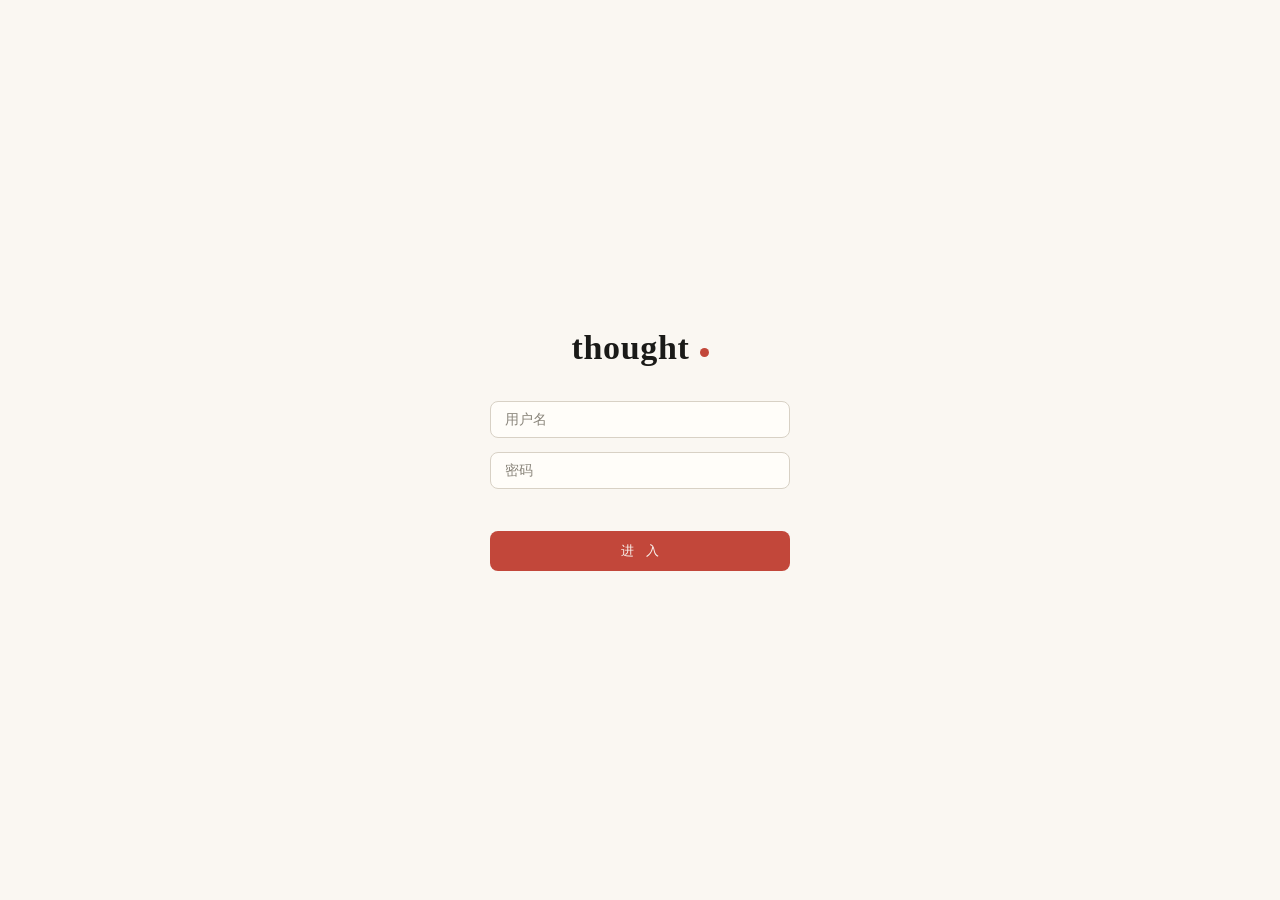
==== commit ef4a53d2: "feat(web): 设置页覆盖 sandbox / budget / mind，任务页按筛选分页，记忆可见性标记 由前端协作者完成（原样提交）。  Co-Authored-By: Claude Op" ====
--- a/web/index.html
+++ b/web/index.html
@@ -18,7 +18,6 @@
       <span class="name">thought</span>
       <span class="seal"></span>
     </div>
-    <div class="login-sub">书 斋</div>
     <div class="login-field"><input type="text" id="login-user" autocomplete="username" placeholder="用户名" required></div>
     <div class="login-field"><input type="password" id="login-pass" autocomplete="current-password" placeholder="密码" required></div>
     <div class="login-err" id="login-err"></div>
@@ -81,7 +80,7 @@
           <span class="meta" id="memory-count"></span>
           <div class="pop" id="memory-pop">
             <div class="pop-title" id="memory-pop-title">最近记忆</div>
-            <input class="mem-search" id="memory-search" type="text" placeholder="搜索记忆……">
+            <input class="mem-search" id="memory-search" type="text" placeholder="搜索记忆">
             <div id="memory-list"></div>
           </div>
         </div>
@@ -106,7 +105,7 @@
       <footer>
         <div class="composer">
           <div class="box">
-            <textarea id="composer-input" rows="1" placeholder="继续这个话题……"></textarea>
+            <textarea id="composer-input" rows="1" placeholder="继续这个话题"></textarea>
           </div>
           <div class="send" id="composer-send">
             <svg width="15" height="15" viewBox="0 0 24 24" fill="none" stroke="#faf7f2" stroke-width="2" stroke-linecap="round" stroke-linejoin="round">
@@ -114,7 +113,6 @@
             </svg>
           </div>
         </div>
-        <div class="composer-hint">回车发送 · Shift + 回车换行</div>
       </footer>
     </main>
   </section>
@@ -143,14 +141,12 @@
 
         <div class="tasks" id="task-list"></div>
 
-        <div class="list-foot">
-          <span>历史任务暂存于本次会话 · 持久化待后端任务注册表</span>
-        </div>
+        <div class="list-foot" id="task-list-foot"></div>
       </div>
 
       <!-- 详情主区 -->
       <div class="detail" id="task-detail">
-        <div class="detail-empty">选择左侧任务查看详情</div>
+        <div class="detail-empty">暂无任务</div>
       </div>
     </div>
   </section>
@@ -162,9 +158,9 @@
 
         <div class="page-head">
           <div class="page-title">设置<span class="path">thought.toml</span></div>
-          <button class="save-btn" id="save-btn" disabled title="配置写回 API 待后端实现（PUT /api/config）">保存</button>
-        </div>
-        <div class="head-note">部分修改需重启后生效</div>
+          <button class="save-btn" id="save-btn" type="button" disabled>保存</button>
+        </div>
+        <div class="head-note" id="settings-note" role="status" aria-live="polite"></div>
 
         <div class="view-tabs">
           <button class="view-tab active" id="tab-form" type="button">表单</button>
@@ -173,182 +169,417 @@
 
         <div id="form-view">
 
-          <!-- 服务：无数据源，骨架占位 -->
+          <!-- 服务：GET /api/config 填充（data-cfg 由 settings.js 接线） -->
           <section class="card">
             <div class="card-head">
               <span class="card-title">服务</span>
               <span class="card-tag">[http]</span>
-              <span class="right pending-note">配置 API 待后端实现</span>
+              <span class="right pending-note" data-note="http"></span>
             </div>
             <div class="fields">
               <div class="field">
                 <label>监听地址<span class="key">bind</span></label>
-                <input type="text" class="placeholder" placeholder="—" disabled>
+                <input type="text" class="placeholder" placeholder="—" disabled data-cfg="http.bind" aria-label="监听地址 bind">
               </div>
               <div class="field">
                 <label>静态前端目录<span class="key">web_dir</span></label>
-                <input type="text" class="placeholder" placeholder="—" disabled>
-                <div class="hint">相对进程工作目录，同源托管在 /</div>
-              </div>
-            </div>
-          </section>
-
-          <!-- 认证：无数据源，骨架占位 -->
+                <input type="text" class="placeholder" placeholder="—" disabled data-cfg="http.web_dir" aria-label="静态前端目录 web_dir">
+              </div>
+            </div>
+          </section>
+
+          <!-- 认证：*_env 是环境变量名（普通文本字段），密钥本体从不经过前端 -->
           <section class="card">
             <div class="card-head">
               <span class="card-title">认证</span>
               <span class="card-tag">[auth]</span>
-              <span class="right pending-note">配置 API 待后端实现</span>
+              <span class="right pending-note" data-note="auth"></span>
             </div>
             <div class="fields">
               <div class="field">
                 <label>JWT 密钥<span class="key">jwt_secret_env</span></label>
-                <div class="env-input placeholder">
-                  <span class="env-name">—</span>
-                  <span class="lock">
-                    <svg width="11" height="11" viewBox="0 0 24 24" fill="none" stroke="currentColor" stroke-width="1.8">
-                      <rect x="4" y="11" width="16" height="10" rx="2"/>
-                      <path d="M8 11V7a4 4 0 0 1 8 0v4"/>
-                    </svg>
-                  </span>
-                </div>
-                <div class="hint">至少 32 字节，如 openssl rand -hex 32</div>
+                <input type="text" class="placeholder" placeholder="—" disabled data-cfg="auth.jwt_secret_env" data-nullable aria-label="JWT 密钥 jwt_secret_env">
               </div>
               <div class="field">
                 <label>令牌有效期（秒）<span class="key">token_ttl_secs</span></label>
-                <input type="text" class="placeholder" placeholder="—" disabled>
+                <input type="text" class="placeholder" placeholder="—" disabled data-cfg="auth.token_ttl_secs" data-type="int" aria-label="令牌有效期（秒） token_ttl_secs">
               </div>
               <div class="field">
                 <label>初始管理员<span class="key">bootstrap_admin.username</span></label>
-                <input type="text" class="placeholder" placeholder="—" disabled>
-                <div class="hint">首次启动且无用户时创建</div>
+                <input type="text" class="placeholder" placeholder="—" disabled data-cfg="auth.bootstrap_admin.username" aria-label="初始管理员 bootstrap_admin.username">
               </div>
               <div class="field">
                 <label>管理员密码<span class="key">bootstrap_admin.password_env</span></label>
-                <div class="env-input placeholder">
-                  <span class="env-name">—</span>
-                  <span class="lock">
-                    <svg width="11" height="11" viewBox="0 0 24 24" fill="none" stroke="currentColor" stroke-width="1.8">
-                      <rect x="4" y="11" width="16" height="10" rx="2"/>
-                      <path d="M8 11V7a4 4 0 0 1 8 0v4"/>
-                    </svg>
-                  </span>
-                </div>
-              </div>
-            </div>
-            <div class="env-note">
-              <svg width="11" height="11" viewBox="0 0 24 24" fill="none" stroke="currentColor" stroke-width="1.6">
-                <circle cx="12" cy="12" r="9"/>
-                <path d="M12 8v5M12 16h.01"/>
-              </svg>
-              密钥通过环境变量注入，不会写入配置文件或界面
-            </div>
-          </section>
-
-          <!-- 存储：无数据源，骨架占位 -->
+                <input type="text" class="placeholder" placeholder="—" disabled data-cfg="auth.bootstrap_admin.password_env" data-nullable aria-label="管理员密码 bootstrap_admin.password_env">
+              </div>
+            </div>
+          </section>
+
+          <!-- 存储 -->
           <section class="card">
             <div class="card-head">
               <span class="card-title">存储</span>
               <span class="card-tag">[storage]</span>
-              <span class="right pending-note">配置 API 待后端实现</span>
+              <span class="right pending-note" data-note="storage"></span>
             </div>
             <div class="fields">
               <div class="field span2">
                 <label>数据端点<span class="key">endpoint</span></label>
-                <input type="text" class="placeholder" placeholder="—" disabled>
+                <input type="text" class="placeholder" placeholder="—" disabled data-cfg="storage.endpoint" aria-label="数据端点 endpoint">
               </div>
               <div class="field">
                 <label>命名空间<span class="key">namespace</span></label>
-                <input type="text" class="placeholder" placeholder="—" disabled>
+                <input type="text" class="placeholder" placeholder="—" disabled data-cfg="storage.namespace" aria-label="存储命名空间 namespace">
               </div>
               <div class="field">
                 <label>数据库<span class="key">database</span></label>
-                <input type="text" class="placeholder" placeholder="—" disabled>
-              </div>
-            </div>
-          </section>
-
-          <!-- 模型池：真实数据（GET /api/models，admin） -->
+                <input type="text" class="placeholder" placeholder="—" disabled data-cfg="storage.database" aria-label="存储数据库 database">
+              </div>
+            </div>
+          </section>
+
+          <!-- 模型池：GET /api/config 的 models（无配置文件时退回 GET /api/models 只读） -->
           <section class="card" id="card-models">
             <div class="card-head">
               <span class="card-title">模型池</span>
               <span class="card-tag">[models.*]</span>
-              <span class="right pending-note">只读 · 写回待配置 API</span>
+              <span class="right pending-note" data-note="models"></span>
             </div>
             <div id="models-body"><div class="card-note">加载中……</div></div>
           </section>
 
-          <!-- 记忆：无数据源，骨架占位 -->
+          <!-- 记忆：memory 为 null 时整卡只读「未启用」 -->
           <section class="card">
             <div class="card-head">
               <span class="card-title">记忆</span>
               <span class="card-tag">[memory]</span>
-              <span class="right pending-note">配置 API 待后端实现</span>
+              <span class="right pending-note" data-note="memory"></span>
             </div>
             <div class="fields">
+              <div class="field span2">
+                <label>数据端点<span class="key">endpoint</span></label>
+                <input type="text" class="placeholder" placeholder="—" disabled data-cfg="memory.endpoint" aria-label="记忆数据端点 endpoint">
+              </div>
               <div class="field">
                 <label>命名空间<span class="key">namespace</span></label>
-                <input type="text" class="placeholder" placeholder="—" disabled>
+                <input type="text" class="placeholder" placeholder="—" disabled data-cfg="memory.namespace" aria-label="记忆命名空间 namespace">
               </div>
               <div class="field">
                 <label>数据库<span class="key">database</span></label>
-                <input type="text" class="placeholder" placeholder="—" disabled>
+                <input type="text" class="placeholder" placeholder="—" disabled data-cfg="memory.database" aria-label="记忆数据库 database">
               </div>
               <div class="field">
                 <label>向量维度<span class="key">embedding_dimension</span></label>
-                <input type="text" class="placeholder" placeholder="—" disabled>
+                <input type="text" class="placeholder" placeholder="—" disabled data-cfg="memory.embedding_dimension" data-type="int" aria-label="向量维度 embedding_dimension">
               </div>
               <div class="field">
                 <label>三元组抽取模型<span class="key">extractor_model</span></label>
-                <input type="text" class="placeholder" placeholder="—" disabled>
+                <input type="text" class="placeholder" placeholder="—" disabled data-cfg="memory.extractor_model" data-nullable aria-label="三元组抽取模型 extractor_model">
               </div>
               <div class="field">
                 <label>半衰期（小时）<span class="key">half_life_hours</span></label>
-                <input type="text" class="placeholder" placeholder="—" disabled>
-                <div class="hint">记忆随时间衰减，检索时按新鲜度加权</div>
-              </div>
-              <div class="field">
-                <label>&nbsp;</label>
+                <input type="text" class="placeholder" placeholder="—" disabled data-cfg="memory.half_life_hours" data-type="float" aria-label="半衰期（小时） half_life_hours">
+              </div>
+              <div class="field">
+                <label>冻结阈值<span class="key">inactive_threshold</span></label>
+                <input type="text" class="placeholder" placeholder="—" disabled data-cfg="memory.inactive_threshold" data-type="float" aria-label="冻结阈值 inactive_threshold">
+              </div>
+              <div class="field">
+                <label>清理阈值<span class="key">prune_threshold</span></label>
+                <input type="text" class="placeholder" placeholder="—" disabled data-cfg="memory.prune_threshold" data-type="float" aria-label="清理阈值 prune_threshold">
+              </div>
+              <div class="field">
+                <label>最低置信度<span class="key">min_confidence</span></label>
+                <input type="text" class="placeholder" placeholder="—" disabled data-cfg="memory.min_confidence" data-type="float" aria-label="最低置信度 min_confidence">
+              </div>
+              <div class="field">
                 <div class="switch-row">
-                  <span class="switch readonly"></span>
+                  <span class="switch readonly" data-cfg-switch="memory.per_user"></span>
                   <span class="sw-label">每用户独立记忆空间</span>
                   <span class="sw-key">per_user</span>
                 </div>
                 <div class="switch-row mt8">
-                  <span class="switch readonly"></span>
+                  <span class="switch readonly" data-cfg-switch="memory.save_user_messages"></span>
                   <span class="sw-label">自动写入用户消息</span>
                   <span class="sw-key">save_user_messages</span>
                 </div>
               </div>
             </div>
-          </section>
-
-          <!-- Agent：真实数据（GET /api/agents） -->
+            <div class="subsec">
+              <div class="subsec-head" data-subsec>检索参数<span class="key">memory.retrieval</span><span class="chev">▸</span></div>
+              <div class="subsec-body">
+                <div class="fields">
+                  <div class="field">
+                    <label>语义候选数<span class="key">semantic_top_k</span></label>
+                    <input type="text" class="placeholder" placeholder="—" disabled data-cfg="memory.retrieval.semantic_top_k" data-type="int" aria-label="语义候选数 semantic_top_k">
+                  </div>
+                  <div class="field">
+                    <label>全文候选数<span class="key">sparse_top_k</span></label>
+                    <input type="text" class="placeholder" placeholder="—" disabled data-cfg="memory.retrieval.sparse_top_k" data-type="int" aria-label="全文候选数 sparse_top_k">
+                  </div>
+                  <div class="field">
+                    <label>图候选数<span class="key">graph_top_k</span></label>
+                    <input type="text" class="placeholder" placeholder="—" disabled data-cfg="memory.retrieval.graph_top_k" data-type="int" aria-label="图候选数 graph_top_k">
+                  </div>
+                  <div class="field">
+                    <label>语义权重<span class="key">semantic_weight</span></label>
+                    <input type="text" class="placeholder" placeholder="—" disabled data-cfg="memory.retrieval.semantic_weight" data-type="float" aria-label="语义权重 semantic_weight">
+                  </div>
+                  <div class="field">
+                    <label>全文权重<span class="key">sparse_weight</span></label>
+                    <input type="text" class="placeholder" placeholder="—" disabled data-cfg="memory.retrieval.sparse_weight" data-type="float" aria-label="全文权重 sparse_weight">
+                  </div>
+                  <div class="field">
+                    <label>图权重<span class="key">graph_weight</span></label>
+                    <input type="text" class="placeholder" placeholder="—" disabled data-cfg="memory.retrieval.graph_weight" data-type="float" aria-label="图权重 graph_weight">
+                  </div>
+                  <div class="field">
+                    <label>绝对下限<span class="key">min_score</span></label>
+                    <input type="text" class="placeholder" placeholder="—" disabled data-cfg="memory.retrieval.min_score" data-type="float" aria-label="绝对下限 min_score">
+                  </div>
+                  <div class="field">
+                    <label>相对截断<span class="key">relative_cutoff</span></label>
+                    <input type="text" class="placeholder" placeholder="—" disabled data-cfg="memory.retrieval.relative_cutoff" data-type="float" aria-label="相对截断 relative_cutoff">
+                  </div>
+                  <div class="field">
+                    <label>访问冷却（毫秒）<span class="key">access_cooldown_ms</span></label>
+                    <input type="text" class="placeholder" placeholder="—" disabled data-cfg="memory.retrieval.access_cooldown_ms" data-type="int" aria-label="访问冷却（毫秒） access_cooldown_ms">
+                  </div>
+                </div>
+              </div>
+            </div>
+          </section>
+
+          <!-- Agent：GET /api/config 的 agent（非 admin 退回 GET /api/agents 只读） -->
           <section class="card" id="card-agent">
             <div class="card-head">
               <span class="card-title">Agent</span>
               <span class="card-tag">[agent.*]</span>
-              <span class="right pending-note">只读 · 写回待配置 API</span>
+              <span class="right pending-note" data-note="agent"></span>
             </div>
             <div id="agent-body"><div class="card-note">加载中……</div></div>
 
             <div class="card-head limits-head">
               <span class="card-title limits-title">限额</span>
               <span class="card-tag">[agent.limits]</span>
-              <span class="right pending-note">配置 API 待后端实现</span>
+              <span class="right pending-note" data-note="limits"></span>
             </div>
             <div class="limits">
               <div class="field">
                 <label>最大并发<span class="key">max_concurrent_tasks</span></label>
-                <input type="text" class="placeholder" placeholder="—" disabled>
+                <input type="text" class="placeholder" placeholder="—" disabled data-cfg="agent.limits.max_concurrent_tasks" data-type="int" aria-label="最大并发 max_concurrent_tasks">
               </div>
               <div class="field">
                 <label>子 agent 轮数<span class="key">subagent_max_turns</span></label>
-                <input type="text" class="placeholder" placeholder="—" disabled>
+                <input type="text" class="placeholder" placeholder="—" disabled data-cfg="agent.limits.subagent_max_turns" data-type="int" aria-label="子 agent 轮数 subagent_max_turns">
               </div>
               <div class="field">
                 <label>输出字符上限<span class="key">max_tool_output_chars</span></label>
-                <input type="text" class="placeholder" placeholder="—" disabled>
+                <input type="text" class="placeholder" placeholder="—" disabled data-cfg="agent.limits.max_tool_output_chars" data-type="int" aria-label="输出字符上限 max_tool_output_chars">
+              </div>
+            </div>
+          </section>
+
+          <!-- 沙盒 -->
+          <section class="card">
+            <div class="card-head">
+              <span class="card-title">沙盒</span>
+              <span class="card-tag">[sandbox]</span>
+              <span class="right pending-note" data-note="sandbox"></span>
+            </div>
+            <div class="fields">
+              <div class="field">
+                <label>工作区<span class="key">workspace</span></label>
+                <input type="text" class="placeholder" placeholder="—" disabled data-cfg="sandbox.workspace" aria-label="工作区 workspace">
+              </div>
+              <div class="field">
+                <label>回收站<span class="key">trash</span></label>
+                <input type="text" class="placeholder" placeholder="—" disabled data-cfg="sandbox.trash" aria-label="回收站 trash">
+              </div>
+              <div class="field">
+                <label>备份目录<span class="key">backup</span></label>
+                <input type="text" class="placeholder" placeholder="—" disabled data-cfg="sandbox.backup" aria-label="备份目录 backup">
+              </div>
+              <div class="field">
+                <div class="switch-row">
+                  <span class="switch readonly" data-cfg-switch="sandbox.network"></span>
+                  <span class="sw-label">命令允许联网</span>
+                  <span class="sw-key">network</span>
+                </div>
+              </div>
+              <div class="field span2">
+                <label>受保护路径（一行一个）<span class="key">protected</span></label>
+                <textarea rows="2" disabled data-cfg-lines="sandbox.protected" aria-label="受保护路径 protected"></textarea>
+              </div>
+              <div class="field">
+                <label>命令超时（秒）<span class="key">command_timeout_secs</span></label>
+                <input type="text" class="placeholder" placeholder="—" disabled data-cfg="sandbox.command_timeout_secs" data-type="int" aria-label="命令超时（秒） command_timeout_secs">
+              </div>
+              <div class="field">
+                <label>命令输出上限（字节）<span class="key">max_output_bytes</span></label>
+                <input type="text" class="placeholder" placeholder="—" disabled data-cfg="sandbox.max_output_bytes" data-type="int" aria-label="命令输出上限（字节） max_output_bytes">
+              </div>
+              <div class="field">
+                <label>读文件上限（字节）<span class="key">max_read_bytes</span></label>
+                <input type="text" class="placeholder" placeholder="—" disabled data-cfg="sandbox.max_read_bytes" data-type="int" aria-label="读文件上限（字节） max_read_bytes">
+              </div>
+            </div>
+          </section>
+
+          <!-- 预算 -->
+          <section class="card">
+            <div class="card-head">
+              <span class="card-title">预算</span>
+              <span class="card-tag">[budget]</span>
+              <span class="right pending-note" data-note="budget"></span>
+            </div>
+            <div class="fields">
+              <div class="field">
+                <label>单日软额度（tokens）<span class="key">daily_soft_tokens</span></label>
+                <input type="text" class="placeholder" placeholder="—" disabled data-cfg="budget.daily_soft_tokens" data-type="int" aria-label="单日软额度 daily_soft_tokens">
+              </div>
+              <div class="field">
+                <label>单日硬上限（tokens）<span class="key">daily_hard_tokens</span></label>
+                <input type="text" class="placeholder" placeholder="—" disabled data-cfg="budget.daily_hard_tokens" data-type="int" aria-label="单日硬上限 daily_hard_tokens">
+              </div>
+            </div>
+          </section>
+
+          <!-- 心智：mind 为 null 时整卡只读「未启用」 -->
+          <section class="card">
+            <div class="card-head">
+              <span class="card-title">心智</span>
+              <span class="card-tag">[mind]</span>
+              <span class="right pending-note" data-note="mind"></span>
+            </div>
+            <div class="fields">
+              <div class="field">
+                <div class="switch-row">
+                  <span class="switch readonly" data-cfg-switch="mind.enabled"></span>
+                  <span class="sw-label">启用心智</span>
+                  <span class="sw-key">enabled</span>
+                </div>
+              </div>
+              <div class="field">
+                <label>思考模型<span class="key">model</span></label>
+                <input type="text" class="placeholder" placeholder="—" disabled data-cfg="mind.model" aria-label="思考模型 model">
+              </div>
+              <div class="field">
+                <label>摘要模型<span class="key">summary_model</span></label>
+                <input type="text" class="placeholder" placeholder="—" disabled data-cfg="mind.summary_model" data-nullable aria-label="摘要模型 summary_model">
+              </div>
+              <div class="field">
+                <label>回合工具轮数<span class="key">max_turns</span></label>
+                <input type="text" class="placeholder" placeholder="—" disabled data-cfg="mind.max_turns" data-type="int" aria-label="回合工具轮数 max_turns">
+              </div>
+              <div class="field">
+                <label>工作记忆条数<span class="key">working_memory</span></label>
+                <input type="text" class="placeholder" placeholder="—" disabled data-cfg="mind.working_memory" data-type="int" aria-label="工作记忆条数 working_memory">
+              </div>
+              <div class="field">
+                <label>压缩触发条数<span class="key">compact_at</span></label>
+                <input type="text" class="placeholder" placeholder="—" disabled data-cfg="mind.compact_at" data-type="int" aria-label="压缩触发条数 compact_at">
+              </div>
+              <div class="field">
+                <label>摘要段数<span class="key">summaries</span></label>
+                <input type="text" class="placeholder" placeholder="—" disabled data-cfg="mind.summaries" data-type="int" aria-label="摘要段数 summaries">
+              </div>
+              <div class="field">
+                <label>回想条数<span class="key">recall</span></label>
+                <input type="text" class="placeholder" placeholder="—" disabled data-cfg="mind.recall" data-type="int" aria-label="回想条数 recall">
+              </div>
+              <div class="field">
+                <label>时区偏移（分钟）<span class="key">tz_offset_min</span></label>
+                <input type="text" class="placeholder" placeholder="—" disabled data-cfg="mind.tz_offset_min" data-type="int" aria-label="时区偏移（分钟） tz_offset_min">
+              </div>
+              <div class="field">
+                <label>感知队列容量<span class="key">inbox_capacity</span></label>
+                <input type="text" class="placeholder" placeholder="—" disabled data-cfg="mind.inbox_capacity" data-type="int" aria-label="感知队列容量 inbox_capacity">
+              </div>
+              <div class="field">
+                <label>熔断阈值<span class="key">breaker_threshold</span></label>
+                <input type="text" class="placeholder" placeholder="—" disabled data-cfg="mind.breaker_threshold" data-type="int" aria-label="熔断阈值 breaker_threshold">
+              </div>
+            </div>
+            <div class="subsec">
+              <div class="subsec-head" data-subsec>出身<span class="key">mind.origin</span><span class="chev">▸</span></div>
+              <div class="subsec-body">
+                <div class="fields fields-3">
+                  <div class="field">
+                    <label>名字<span class="key">name</span></label>
+                    <input type="text" class="placeholder" placeholder="—" disabled data-cfg="mind.origin.name" aria-label="出身名字 name">
+                  </div>
+                  <div class="field">
+                    <label>性别<span class="key">gender</span></label>
+                    <input type="text" class="placeholder" placeholder="—" disabled data-cfg="mind.origin.gender" aria-label="出身性别 gender">
+                  </div>
+                  <div class="field">
+                    <label>生日<span class="key">birthday</span></label>
+                    <input type="text" class="placeholder" placeholder="—" disabled data-cfg="mind.origin.birthday" aria-label="出身生日 birthday">
+                  </div>
+                </div>
+                <div class="field span2 mt8">
+                  <label>醒来的第一句话<span class="key">seed</span></label>
+                  <textarea rows="2" disabled data-cfg-area="mind.origin.seed" aria-label="醒来的第一句话 seed"></textarea>
+                </div>
+              </div>
+            </div>
+            <div class="subsec">
+              <div class="subsec-head" data-subsec>心跳<span class="key">mind.heart</span><span class="chev">▸</span></div>
+              <div class="subsec-body">
+                <div class="fields">
+                  <div class="field">
+                    <label>每拍间隔（秒）<span class="key">interval_secs</span></label>
+                    <input type="text" class="placeholder" placeholder="—" disabled data-cfg="mind.heart.interval_secs" data-type="int" aria-label="每拍间隔（秒） interval_secs">
+                  </div>
+                  <div class="field">
+                    <label>点火阈值<span class="key">threshold</span></label>
+                    <input type="text" class="placeholder" placeholder="—" disabled data-cfg="mind.heart.threshold" data-type="float" aria-label="点火阈值 threshold">
+                  </div>
+                  <div class="field">
+                    <label>最小间隔（秒）<span class="key">min_gap_secs</span></label>
+                    <input type="text" class="placeholder" placeholder="—" disabled data-cfg="mind.heart.min_gap_secs" data-type="int" aria-label="最小间隔（秒） min_gap_secs">
+                  </div>
+                  <div class="field">
+                    <label>疲劳增益<span class="key">fatigue_gain</span></label>
+                    <input type="text" class="placeholder" placeholder="—" disabled data-cfg="mind.heart.fatigue_gain" data-type="float" aria-label="疲劳增益 fatigue_gain">
+                  </div>
+                  <div class="field">
+                    <label>回合后安静（秒）<span class="key">settle_secs</span></label>
+                    <input type="text" class="placeholder" placeholder="—" disabled data-cfg="mind.heart.settle_secs" data-type="int" aria-label="回合后安静（秒） settle_secs">
+                  </div>
+                </div>
+              </div>
+            </div>
+            <div class="subsec">
+              <div class="subsec-head" data-subsec>驱动<span class="key">mind.drives</span><span class="chev">▸</span></div>
+              <div class="subsec-body">
+                <div class="fields">
+                  <div class="field">
+                    <label>想念 τ（小时）<span class="key">missing_tau_h</span></label>
+                    <input type="text" class="placeholder" placeholder="—" disabled data-cfg="mind.drives.missing_tau_h" data-type="float" aria-label="想念 τ missing_tau_h">
+                  </div>
+                  <div class="field">
+                    <label>亲密度满值次数<span class="key">missing_intimacy_at</span></label>
+                    <input type="text" class="placeholder" placeholder="—" disabled data-cfg="mind.drives.missing_intimacy_at" data-type="float" aria-label="亲密度满值次数 missing_intimacy_at">
+                  </div>
+                  <div class="field">
+                    <label>好奇 τ（小时）<span class="key">curiosity_tau_h</span></label>
+                    <input type="text" class="placeholder" placeholder="—" disabled data-cfg="mind.drives.curiosity_tau_h" data-type="float" aria-label="好奇 τ curiosity_tau_h">
+                  </div>
+                  <div class="field">
+                    <label>自己的事 τ（小时）<span class="key">project_tau_h</span></label>
+                    <input type="text" class="placeholder" placeholder="—" disabled data-cfg="mind.drives.project_tau_h" data-type="float" aria-label="自己的事 τ project_tau_h">
+                  </div>
+                  <div class="field">
+                    <label>整理 τ（条）<span class="key">tidy_tau</span></label>
+                    <input type="text" class="placeholder" placeholder="—" disabled data-cfg="mind.drives.tidy_tau" data-type="float" aria-label="整理 τ tidy_tau">
+                  </div>
+                  <div class="field">
+                    <label>分享 τ（条）<span class="key">share_tau</span></label>
+                    <input type="text" class="placeholder" placeholder="—" disabled data-cfg="mind.drives.share_tau" data-type="float" aria-label="分享 τ share_tau">
+                  </div>
+                </div>
               </div>
             </div>
           </section>
--- a/web/css/base.css
+++ b/web/css/base.css
@@ -146,7 +146,7 @@
   align-items: baseline;
   justify-content: center;
   gap: 10px;
-  margin-bottom: 6px;
+  margin-bottom: 34px;
 }
 .login-brand .name {
   font-family: Georgia, "Songti SC", "Noto Serif CJK SC", "SimSun", serif;
@@ -159,13 +159,6 @@
   background: #c2473a;
   border-radius: 50%;
   transform: translateY(-2px);
-}
-.login-sub {
-  text-align: center;
-  font-size: 11px;
-  letter-spacing: 0.28em;
-  color: #8a857b;
-  margin-bottom: 34px;
 }
 .login-field { margin-bottom: 14px; }
 .login-field input {
--- a/web/css/home.css
+++ b/web/css/home.css
@@ -331,16 +331,6 @@
   flex: none;
 }
 .page-home .send:hover { background: var(--accent); }
-.page-home .composer-hint {
-  max-width: 720px;
-  margin: 4px auto 0;
-  padding: 0 34px;
-  font-size: 10px;
-  color: var(--ink-faint);
-  letter-spacing: 0.05em;
-  text-align: center;
-}
-
 .page-home ::selection { background: rgba(194, 71, 58, 0.15); }
 .page-home .scroll::-webkit-scrollbar, .page-home .sessions::-webkit-scrollbar { width: 5px; }
 .page-home .scroll::-webkit-scrollbar-thumb, .page-home .sessions::-webkit-scrollbar-thumb {
@@ -433,7 +423,7 @@
 }
 .page-home .side-user .logout:hover { color: var(--accent); }
 
-/* 记忆面板：搜索框 + score 细横条 */
+/* 记忆面板：搜索框 + score 细横条 + 可见性 chip */
 .page-home .pop .mem-search {
   width: 240px;
   border: 1px solid var(--hairline);
@@ -462,6 +452,17 @@
   background: var(--accent);
   border-radius: 2px;
 }
+.page-home .pop .mem .vis {
+  flex: none;
+  font-size: 9.5px;
+  letter-spacing: 0.08em;
+  color: var(--ink-faint);
+  border: 1px solid var(--hairline-strong);
+  border-radius: 4px;
+  padding: 0 5px;
+  align-self: center;
+}
+.page-home .pop .mem .vis.pub { color: var(--accent); border-color: rgba(194, 71, 58, 0.35); }
 .page-home .pop .mem-empty {
   font-size: 12px;
   color: var(--ink-faint);
@@ -624,12 +625,3 @@
 }
 .page-home .body a { color: var(--accent); text-decoration: none; border-bottom: 1px solid var(--hairline-strong); }
 .page-home .body a:hover { border-bottom-color: var(--accent); }
-
-/* 空态 */
-.page-home .empty-hint {
-  text-align: center;
-  color: var(--ink-faint);
-  font-size: 13px;
-  letter-spacing: 0.06em;
-  padding-top: 120px;
-}
--- a/web/css/tasks.css
+++ b/web/css/tasks.css
@@ -780,3 +780,27 @@
   cursor: pointer;
 }
 .page-tasks .more-btn:hover { color: var(--accent); border-color: var(--accent-line); }
+
+/* 列表底栏「加载更多」（游标分页） */
+.page-tasks .list-foot { align-items: center; }
+.page-tasks .more-btn.foot-more { margin: 0 0 0 10px; padding: 1px 10px; }
+.page-tasks .more-btn:disabled { cursor: default; color: var(--faint); border-color: var(--line-2); }
+
+/* 短暂提示（取消失败等） */
+.page-tasks .toast {
+  position: absolute;
+  right: 24px; bottom: 20px;
+  z-index: 5;
+  background: var(--panel-3);
+  border: 1px solid var(--accent-line);
+  border-radius: 6px;
+  padding: 8px 16px;
+  font-size: 12px;
+  color: var(--red-text);
+  letter-spacing: 0.04em;
+  opacity: 0;
+  transform: translateY(4px);
+  pointer-events: none;
+  transition: opacity 0.2s ease, transform 0.2s ease;
+}
+.page-tasks .toast.show { opacity: 1; transform: translateY(0); }
--- a/web/css/settings.css
+++ b/web/css/settings.css
@@ -214,39 +214,6 @@
   letter-spacing: 0.02em;
 }
 
-/* 环境变量值：密钥一律只显示变量名 */
-.page-settings .env-input {
-  display: flex;
-  align-items: center;
-  border: 1px solid var(--line-2);
-  border-radius: 6px;
-  background: var(--input);
-  padding: 7px 11px;
-  gap: 8px;
-}
-.page-settings .env-input .env-name {
-  font-family: var(--mono);
-  font-size: 11.5px;
-  color: var(--green-text);
-  flex: 1;
-}
-.page-settings .env-input .lock {
-  flex: none;
-  color: var(--faint);
-  display: flex;
-  align-items: center;
-}
-.page-settings .env-note {
-  display: flex;
-  align-items: center;
-  gap: 7px;
-  font-family: var(--mono);
-  font-size: 10px;
-  color: var(--faint);
-  letter-spacing: 0.05em;
-  margin-top: 12px;
-}
-
 /* 开关 */
 .page-settings .switch-row {
   display: flex;
@@ -446,11 +413,7 @@
 }
 
 /* 骨架占位：无数据源字段 */
-.page-settings .field input.placeholder,
-.page-settings .env-input.placeholder .env-name {
-  color: var(--faint);
-}
-.page-settings .env-input.placeholder .env-name { font-style: normal; }
+.page-settings .field input.placeholder { color: var(--faint); }
 
 /* 待后端标注 */
 .page-settings .pending-note {
@@ -484,3 +447,100 @@
 .page-settings .mt8 { margin-top: 8px; }
 .page-settings .limits-head { margin-top: 20px; margin-bottom: 12px; }
 .page-settings .limits-title { font-size: 12.5px; }
+
+/* 顶部保存结果 / 校验错误（多行：需重启 / 已热生效） */
+.page-settings .head-note { white-space: pre-line; }
+.page-settings .head-note.is-ok { color: var(--green-text); }
+.page-settings .head-note.is-err { color: var(--red-text); }
+
+/* 编辑态：数值格式不合法 */
+.page-settings .field input[aria-invalid="true"] { border-color: var(--accent); }
+.page-settings .switch:focus-visible,
+.page-settings .model-head:focus-visible { outline: 1px solid var(--accent-line); outline-offset: 2px; }
+
+/* 可折叠子区（检索参数 / 心跳 / 驱动 / 出身） */
+.page-settings .subsec { margin-top: 14px; border-top: 1px solid var(--line); }
+.page-settings .subsec-head {
+  display: flex;
+  align-items: baseline;
+  gap: 10px;
+  padding: 9px 2px 0;
+  font-size: 11.5px;
+  color: var(--sub);
+  letter-spacing: 0.04em;
+  cursor: pointer;
+  user-select: none;
+}
+.page-settings .subsec-head:hover { color: var(--text); }
+.page-settings .subsec-head .key {
+  font-family: var(--mono);
+  font-size: 9.5px;
+  color: var(--faint);
+}
+.page-settings .subsec-head .chev {
+  margin-left: auto;
+  font-size: 9px;
+  color: var(--faint);
+  transition: transform 0.25s ease;
+}
+.page-settings .subsec.open .subsec-head .chev { transform: rotate(90deg); }
+.page-settings .subsec-body { display: none; padding-top: 12px; }
+.page-settings .subsec.open .subsec-body { display: block; }
+
+/* origin 一行三字段 */
+.page-settings .fields-3 { grid-template-columns: repeat(3, 1fr); }
+
+/* 整页空态（非 admin） */
+.page-settings .page-empty {
+  padding: 120px 0;
+  text-align: center;
+  color: var(--faint);
+  font-size: 13px;
+  letter-spacing: 0.08em;
+}
+
+/* 保存结果 toast：热生效绿 / 需重启朱红 chip */
+.page-settings .toast {
+  position: absolute;
+  right: 24px; bottom: 20px;
+  z-index: 5;
+  max-width: 420px;
+  background: var(--panel-3);
+  border: 1px solid var(--line-2);
+  border-radius: 8px;
+  padding: 10px 14px;
+  font-size: 12px;
+  color: var(--text);
+  opacity: 0;
+  transform: translateY(4px);
+  pointer-events: none;
+  transition: opacity 0.2s ease, transform 0.2s ease;
+}
+.page-settings .toast.show { opacity: 1; transform: translateY(0); }
+.page-settings .toast.is-err { border-color: var(--accent-line); color: var(--red-text); }
+.page-settings .toast .t-row {
+  display: flex;
+  align-items: baseline;
+  gap: 8px;
+  margin-top: 6px;
+  flex-wrap: wrap;
+}
+.page-settings .toast .t-row:first-child { margin-top: 0; }
+.page-settings .toast .t-label { color: var(--faint); flex: none; }
+.page-settings .toast .t-chip {
+  font-family: var(--mono);
+  font-size: 10px;
+  border-radius: 4px;
+  padding: 1px 7px;
+  letter-spacing: 0.04em;
+}
+.page-settings .toast .t-chip.ok {
+  color: var(--green-text);
+  background: var(--green-soft);
+  border: 1px solid rgba(88, 176, 140, 0.35);
+}
+.page-settings .toast .t-chip.restart {
+  color: var(--accent);
+  background: var(--accent-soft);
+  border: 1px solid var(--accent-line);
+}
